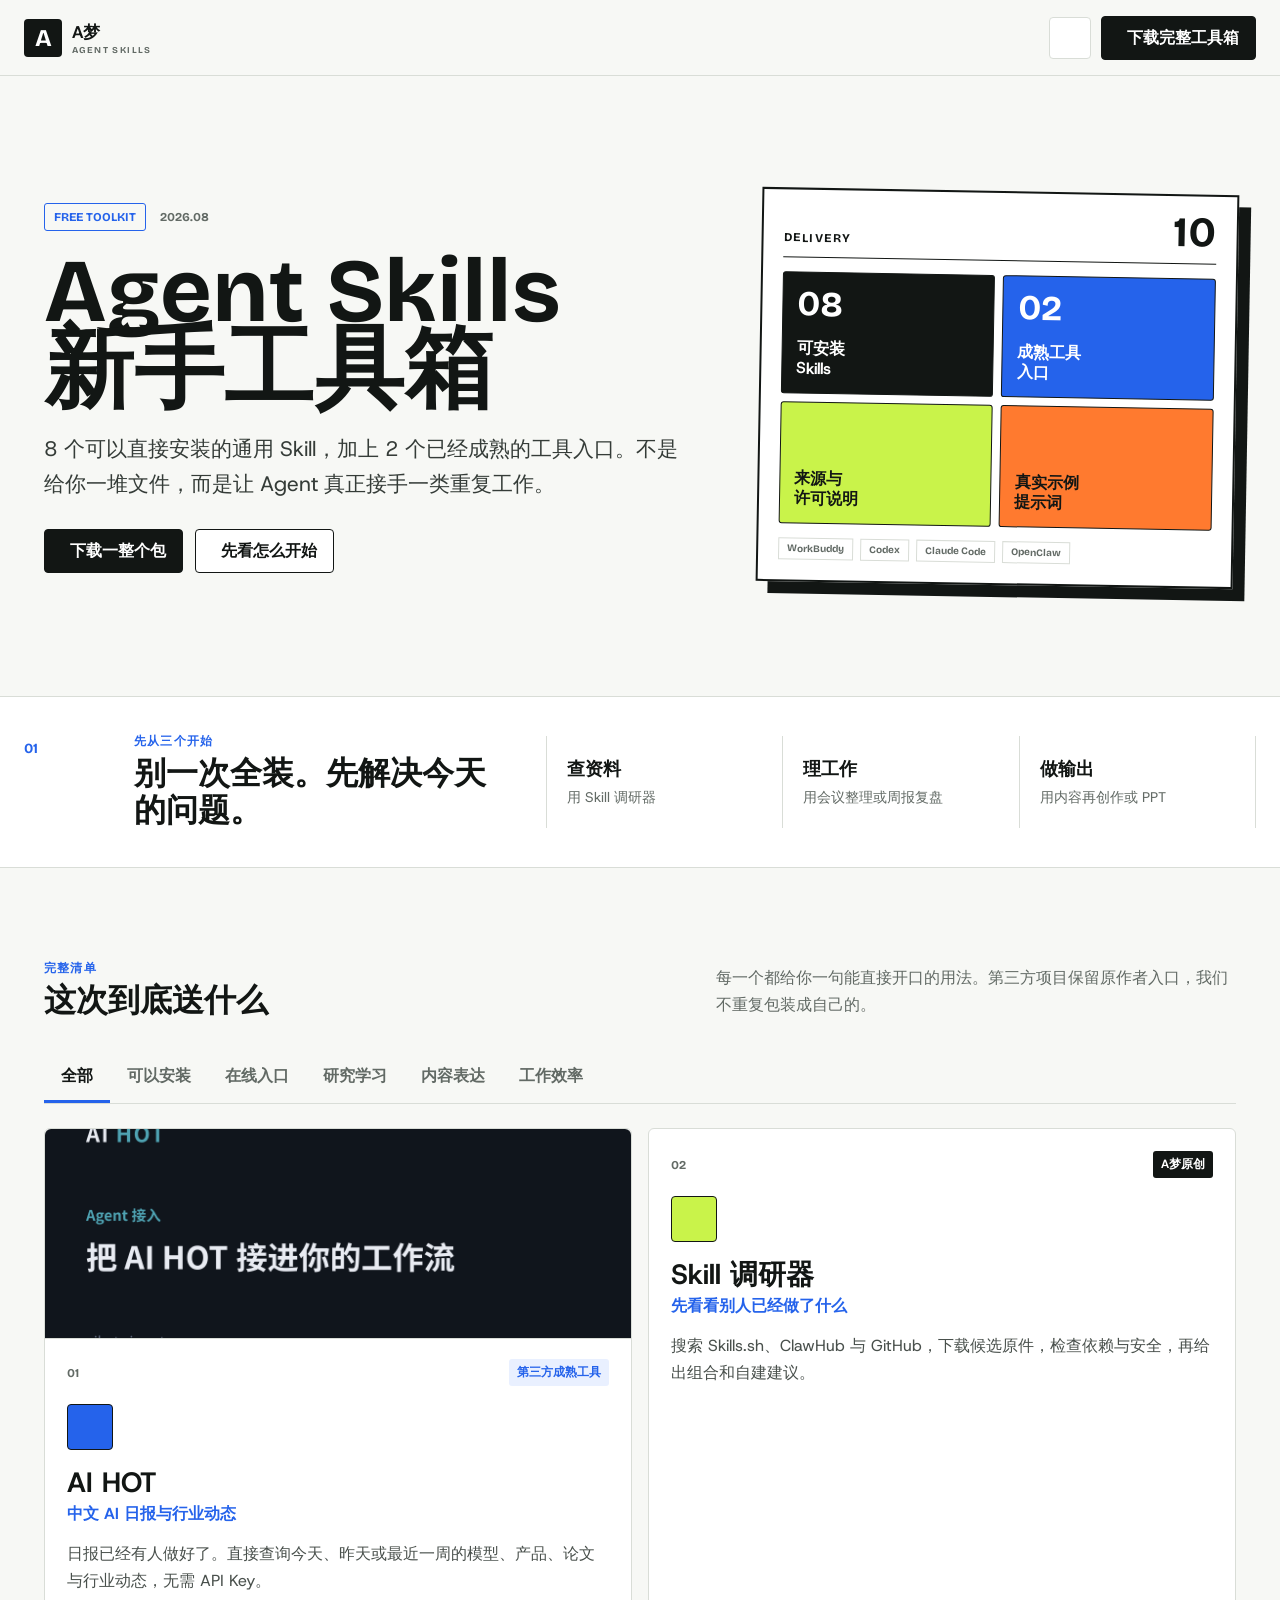
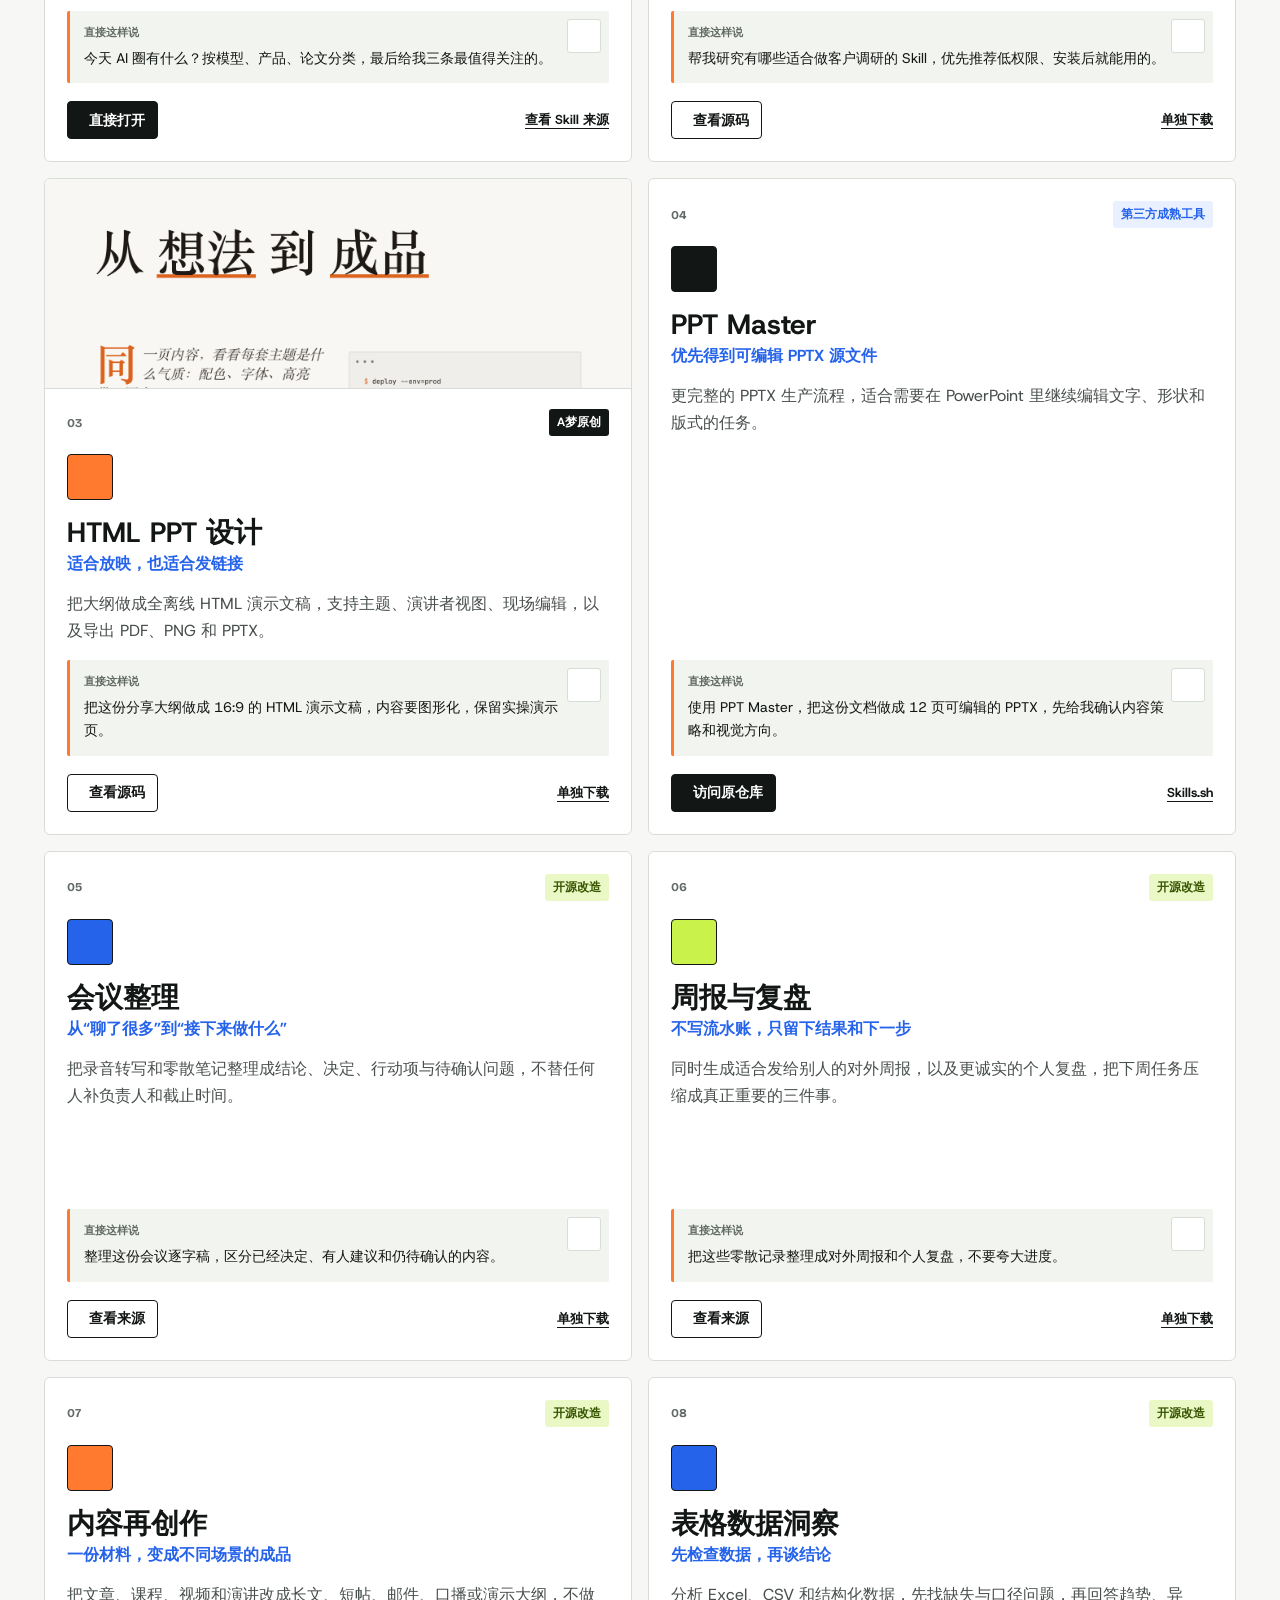
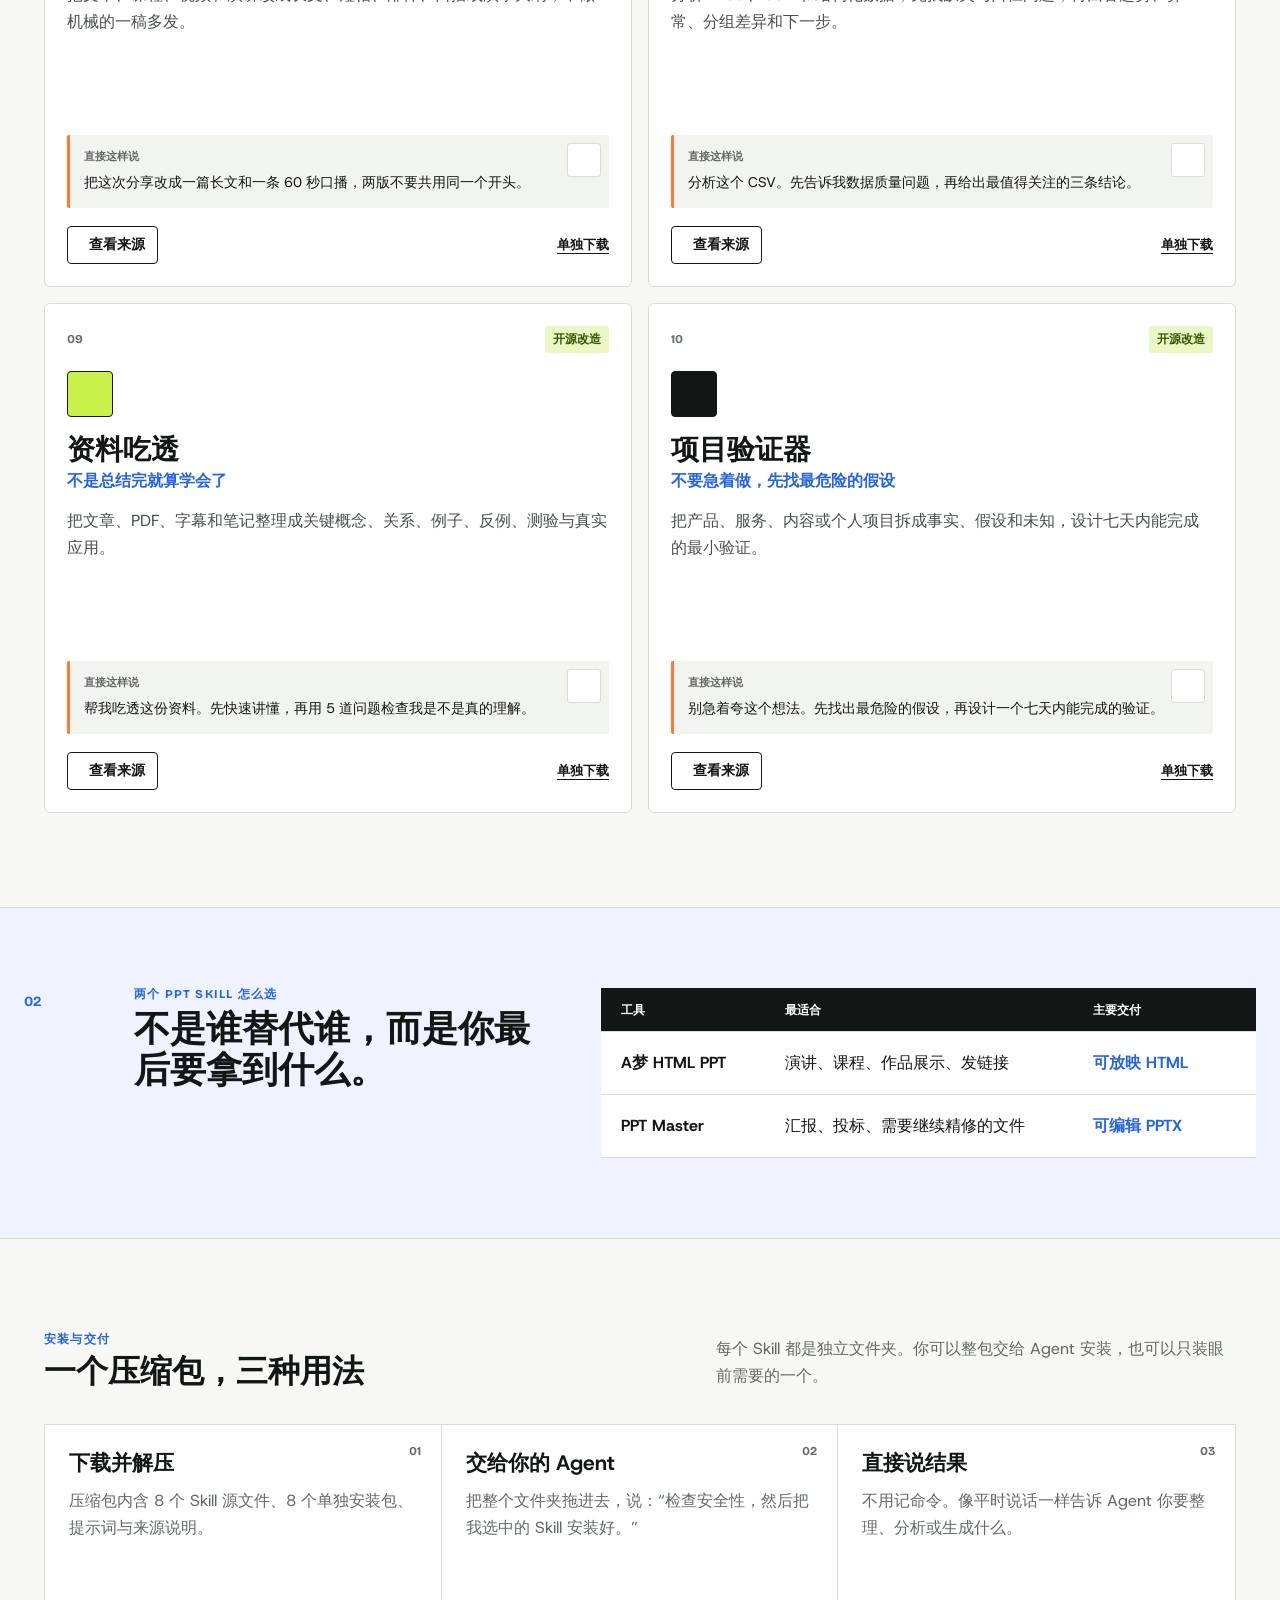
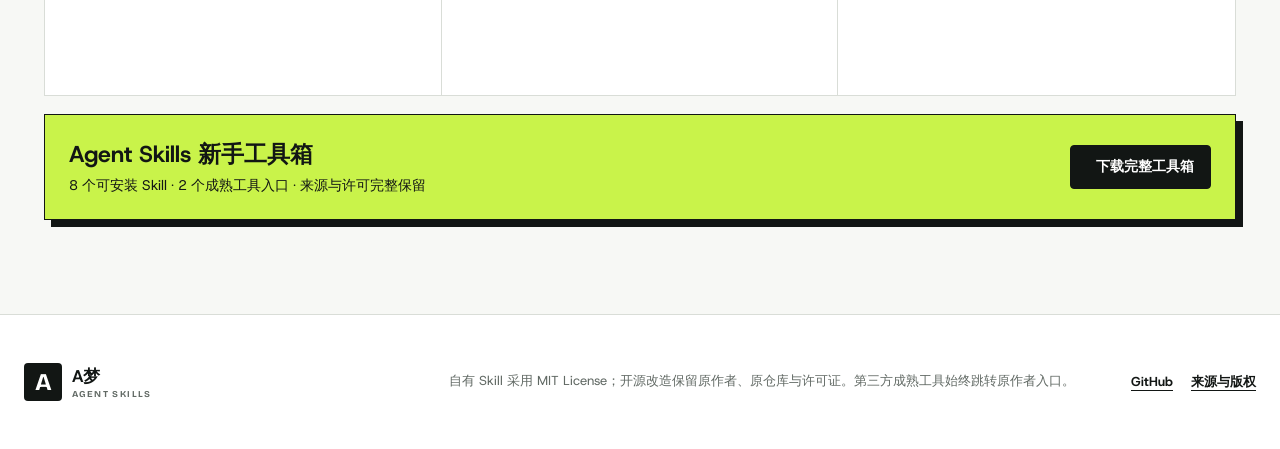
==== docs/index.html @ d318721c "Add Agent Skills starter toolkit and course site" ====
<!DOCTYPE html>
<html lang="zh-CN">
<head>
  <meta charset="utf-8">
  <meta name="viewport" content="width=device-width, initial-scale=1">
  <meta name="theme-color" content="#f7f8f5">
  <title>A梦 Agent Skills 工具箱</title>
  <meta name="description" content="8 个可以直接安装的通用 Agent Skills，加上 AI HOT 与 PPT Master 两个成熟工具入口。">
  <meta property="og:title" content="A梦 Agent Skills 工具箱">
  <meta property="og:description" content="装上就能用，也知道为什么这样用。8 个 Skill + 2 个成熟工具入口。">
  <meta property="og:image" content="https://zifeixu85.github.io/ameng-skill/assets/aihot-agent.png">
  <link rel="stylesheet" href="./style.css">
  <script defer src="./assets/lucide.min.js"></script>
  <script defer src="./app.js"></script>
</head>
<body>
  <a class="skip-link" href="#catalog">跳到工具清单</a>

  <header class="topbar">
    <a class="brand" href="#top" aria-label="返回顶部">
      <span class="brand-mark" aria-hidden="true">A</span>
      <span><strong>A梦</strong><small>AGENT SKILLS</small></span>
    </a>
    <nav class="top-actions" aria-label="主要操作">
      <a class="icon-link" href="https://github.com/zifeixu85/ameng-skill" target="_blank" rel="noreferrer" aria-label="查看 GitHub 源码" title="查看 GitHub 源码"><i data-lucide="github"></i></a>
      <a class="button primary" href="./downloads/agent-skills-starter-kit.zip" download><i data-lucide="download"></i><span>下载完整工具箱</span></a>
    </nav>
  </header>

  <main id="top">
    <section class="product-head" aria-labelledby="page-title">
      <div class="product-copy">
        <p class="eyebrow"><span>FREE TOOLKIT</span><b>2026.08</b></p>
        <h1 id="page-title">Agent Skills<br>新手工具箱</h1>
        <p class="lead">8 个可以直接安装的通用 Skill，加上 2 个已经成熟的工具入口。不是给你一堆文件，而是让 Agent 真正接手一类重复工作。</p>
        <div class="head-actions">
          <a class="button primary" href="./downloads/agent-skills-starter-kit.zip" download><i data-lucide="package"></i><span>下载一整个包</span></a>
          <a class="button secondary" href="#start"><i data-lucide="play"></i><span>先看怎么开始</span></a>
        </div>
      </div>

      <div class="package-board" role="img" aria-label="工具箱包含 8 个 Skill 文件和 2 个在线工具">
        <div class="board-title"><span>DELIVERY</span><strong>10</strong></div>
        <div class="board-grid">
          <div class="board-cell dark"><b>08</b><span>可安装<br>Skills</span></div>
          <div class="board-cell blue"><b>02</b><span>成熟工具<br>入口</span></div>
          <div class="board-cell lime"><i data-lucide="shield-check"></i><span>来源与<br>许可说明</span></div>
          <div class="board-cell orange"><i data-lucide="message-square-text"></i><span>真实示例<br>提示词</span></div>
        </div>
        <div class="board-foot"><span>WorkBuddy</span><span>Codex</span><span>Claude Code</span><span>OpenClaw</span></div>
      </div>
    </section>

    <section class="start-strip" id="start" aria-labelledby="start-title">
      <div class="section-number">01</div>
      <div class="start-copy">
        <p class="section-kicker">先从三个开始</p>
        <h2 id="start-title">别一次全装。先解决今天的问题。</h2>
      </div>
      <ol class="start-list">
        <li><b>查资料</b><span>用 Skill 调研器</span></li>
        <li><b>理工作</b><span>用会议整理或周报复盘</span></li>
        <li><b>做输出</b><span>用内容再创作或 PPT</span></li>
      </ol>
    </section>

    <section class="catalog-section" id="catalog" aria-labelledby="catalog-title">
      <div class="section-heading">
        <div>
          <p class="section-kicker">完整清单</p>
          <h2 id="catalog-title">这次到底送什么</h2>
        </div>
        <p>每一个都给你一句能直接开口的用法。第三方项目保留原作者入口，我们不重复包装成自己的。</p>
      </div>

      <div class="filters" role="group" aria-label="筛选工具">
        <button class="filter active" type="button" data-filter="all">全部</button>
        <button class="filter" type="button" data-filter="ready">可以安装</button>
        <button class="filter" type="button" data-filter="online">在线入口</button>
        <button class="filter" type="button" data-filter="research">研究学习</button>
        <button class="filter" type="button" data-filter="output">内容表达</button>
        <button class="filter" type="button" data-filter="work">工作效率</button>
      </div>

      <div class="tool-grid">
        <article class="tool-card feature-card" data-types="online research">
          <div class="card-media"><img src="./assets/aihot-agent.png" alt="AI HOT Agent 接入页面预览"></div>
          <div class="card-top"><span class="index">01</span><span class="source-tag">第三方成熟工具</span></div>
          <div class="card-icon blue"><i data-lucide="newspaper"></i></div>
          <h3>AI HOT</h3>
          <p class="card-subtitle">中文 AI 日报与行业动态</p>
          <p class="card-desc">日报已经有人做好了。直接查询今天、昨天或最近一周的模型、产品、论文与行业动态，无需 API Key。</p>
          <div class="prompt-box"><span>直接这样说</span><code>今天 AI 圈有什么？按模型、产品、论文分类，最后给我三条最值得关注的。</code><button class="copy-button" type="button" aria-label="复制提示词" title="复制提示词"><i data-lucide="copy"></i></button></div>
          <div class="card-actions">
            <a class="button small primary" href="https://aihot.virxact.com/agent" target="_blank" rel="noreferrer"><i data-lucide="external-link"></i><span>直接打开</span></a>
            <a class="text-link" href="https://github.com/Novasguo/aihot-skill" target="_blank" rel="noreferrer">查看 Skill 来源</a>
          </div>
        </article>

        <article class="tool-card" data-types="ready research">
          <div class="card-top"><span class="index">02</span><span class="source-tag self">A梦原创</span></div>
          <div class="card-icon lime"><i data-lucide="telescope"></i></div>
          <h3>Skill 调研器</h3>
          <p class="card-subtitle">先看看别人已经做了什么</p>
          <p class="card-desc">搜索 Skills.sh、ClawHub 与 GitHub，下载候选原件，检查依赖与安全，再给出组合和自建建议。</p>
          <div class="prompt-box"><span>直接这样说</span><code>帮我研究有哪些适合做客户调研的 Skill，优先推荐低权限、安装后就能用的。</code><button class="copy-button" type="button" aria-label="复制提示词" title="复制提示词"><i data-lucide="copy"></i></button></div>
          <div class="card-actions"><a class="button small secondary" href="https://github.com/zifeixu85/ameng-skill/tree/main/skills/ameng-skill-scout" target="_blank" rel="noreferrer"><i data-lucide="github"></i><span>查看源码</span></a><a class="text-link" href="./downloads/individual-skills/ameng-skill-scout.skill" download>单独下载</a></div>
        </article>

        <article class="tool-card feature-card" data-types="ready output">
          <div class="card-media"><img src="./assets/ppt-html-editorial.png" alt="A梦 HTML PPT 生成效果预览"></div>
          <div class="card-top"><span class="index">03</span><span class="source-tag self">A梦原创</span></div>
          <div class="card-icon orange"><i data-lucide="presentation"></i></div>
          <h3>HTML PPT 设计</h3>
          <p class="card-subtitle">适合放映，也适合发链接</p>
          <p class="card-desc">把大纲做成全离线 HTML 演示文稿，支持主题、演讲者视图、现场编辑，以及导出 PDF、PNG 和 PPTX。</p>
          <div class="prompt-box"><span>直接这样说</span><code>把这份分享大纲做成 16:9 的 HTML 演示文稿，内容要图形化，保留实操演示页。</code><button class="copy-button" type="button" aria-label="复制提示词" title="复制提示词"><i data-lucide="copy"></i></button></div>
          <div class="card-actions"><a class="button small secondary" href="https://github.com/zifeixu85/ameng-skill/tree/main/skills/ameng-ppt-design" target="_blank" rel="noreferrer"><i data-lucide="github"></i><span>查看源码</span></a><a class="text-link" href="./downloads/individual-skills/ameng-ppt-design.skill" download>单独下载</a></div>
        </article>

        <article class="tool-card" data-types="online output">
          <div class="card-top"><span class="index">04</span><span class="source-tag">第三方成熟工具</span></div>
          <div class="card-icon dark"><i data-lucide="file-sliders"></i></div>
          <h3>PPT Master</h3>
          <p class="card-subtitle">优先得到可编辑 PPTX 源文件</p>
          <p class="card-desc">更完整的 PPTX 生产流程，适合需要在 PowerPoint 里继续编辑文字、形状和版式的任务。</p>
          <div class="prompt-box"><span>直接这样说</span><code>使用 PPT Master，把这份文档做成 12 页可编辑的 PPTX，先给我确认内容策略和视觉方向。</code><button class="copy-button" type="button" aria-label="复制提示词" title="复制提示词"><i data-lucide="copy"></i></button></div>
          <div class="card-actions"><a class="button small primary" href="https://github.com/hugohe3/ppt-master" target="_blank" rel="noreferrer"><i data-lucide="external-link"></i><span>访问原仓库</span></a><a class="text-link" href="https://skills.sh/hugohe3/ppt-master/ppt-master" target="_blank" rel="noreferrer">Skills.sh</a></div>
        </article>

        <article class="tool-card" data-types="ready work">
          <div class="card-top"><span class="index">05</span><span class="source-tag open">开源改造</span></div>
          <div class="card-icon blue"><i data-lucide="list-checks"></i></div>
          <h3>会议整理</h3>
          <p class="card-subtitle">从“聊了很多”到“接下来做什么”</p>
          <p class="card-desc">把录音转写和零散笔记整理成结论、决定、行动项与待确认问题，不替任何人补负责人和截止时间。</p>
          <div class="prompt-box"><span>直接这样说</span><code>整理这份会议逐字稿，区分已经决定、有人建议和仍待确认的内容。</code><button class="copy-button" type="button" aria-label="复制提示词" title="复制提示词"><i data-lucide="copy"></i></button></div>
          <div class="card-actions"><a class="button small secondary" href="https://github.com/zifeixu85/ameng-skill/tree/main/skills/ameng-meeting-clarifier" target="_blank" rel="noreferrer"><i data-lucide="github"></i><span>查看来源</span></a><a class="text-link" href="./downloads/individual-skills/ameng-meeting-clarifier.skill" download>单独下载</a></div>
        </article>

        <article class="tool-card" data-types="ready work">
          <div class="card-top"><span class="index">06</span><span class="source-tag open">开源改造</span></div>
          <div class="card-icon lime"><i data-lucide="calendar-check"></i></div>
          <h3>周报与复盘</h3>
          <p class="card-subtitle">不写流水账，只留下结果和下一步</p>
          <p class="card-desc">同时生成适合发给别人的对外周报，以及更诚实的个人复盘，把下周任务压缩成真正重要的三件事。</p>
          <div class="prompt-box"><span>直接这样说</span><code>把这些零散记录整理成对外周报和个人复盘，不要夸大进度。</code><button class="copy-button" type="button" aria-label="复制提示词" title="复制提示词"><i data-lucide="copy"></i></button></div>
          <div class="card-actions"><a class="button small secondary" href="https://github.com/zifeixu85/ameng-skill/tree/main/skills/ameng-weekly-review" target="_blank" rel="noreferrer"><i data-lucide="github"></i><span>查看来源</span></a><a class="text-link" href="./downloads/individual-skills/ameng-weekly-review.skill" download>单独下载</a></div>
        </article>

        <article class="tool-card" data-types="ready output">
          <div class="card-top"><span class="index">07</span><span class="source-tag open">开源改造</span></div>
          <div class="card-icon orange"><i data-lucide="repeat-2"></i></div>
          <h3>内容再创作</h3>
          <p class="card-subtitle">一份材料，变成不同场景的成品</p>
          <p class="card-desc">把文章、课程、视频和演讲改成长文、短帖、邮件、口播或演示大纲，不做机械的一稿多发。</p>
          <div class="prompt-box"><span>直接这样说</span><code>把这次分享改成一篇长文和一条 60 秒口播，两版不要共用同一个开头。</code><button class="copy-button" type="button" aria-label="复制提示词" title="复制提示词"><i data-lucide="copy"></i></button></div>
          <div class="card-actions"><a class="button small secondary" href="https://github.com/zifeixu85/ameng-skill/tree/main/skills/ameng-content-repurpose" target="_blank" rel="noreferrer"><i data-lucide="github"></i><span>查看来源</span></a><a class="text-link" href="./downloads/individual-skills/ameng-content-repurpose.skill" download>单独下载</a></div>
        </article>

        <article class="tool-card" data-types="ready work research">
          <div class="card-top"><span class="index">08</span><span class="source-tag open">开源改造</span></div>
          <div class="card-icon blue"><i data-lucide="chart-no-axes-combined"></i></div>
          <h3>表格数据洞察</h3>
          <p class="card-subtitle">先检查数据，再谈结论</p>
          <p class="card-desc">分析 Excel、CSV 和结构化数据，先找缺失与口径问题，再回答趋势、异常、分组差异和下一步。</p>
          <div class="prompt-box"><span>直接这样说</span><code>分析这个 CSV。先告诉我数据质量问题，再给出最值得关注的三条结论。</code><button class="copy-button" type="button" aria-label="复制提示词" title="复制提示词"><i data-lucide="copy"></i></button></div>
          <div class="card-actions"><a class="button small secondary" href="https://github.com/zifeixu85/ameng-skill/tree/main/skills/ameng-data-insight" target="_blank" rel="noreferrer"><i data-lucide="github"></i><span>查看来源</span></a><a class="text-link" href="./downloads/individual-skills/ameng-data-insight.skill" download>单独下载</a></div>
        </article>

        <article class="tool-card" data-types="ready research">
          <div class="card-top"><span class="index">09</span><span class="source-tag open">开源改造</span></div>
          <div class="card-icon lime"><i data-lucide="book-open-check"></i></div>
          <h3>资料吃透</h3>
          <p class="card-subtitle">不是总结完就算学会了</p>
          <p class="card-desc">把文章、PDF、字幕和笔记整理成关键概念、关系、例子、反例、测验与真实应用。</p>
          <div class="prompt-box"><span>直接这样说</span><code>帮我吃透这份资料。先快速讲懂，再用 5 道问题检查我是不是真的理解。</code><button class="copy-button" type="button" aria-label="复制提示词" title="复制提示词"><i data-lucide="copy"></i></button></div>
          <div class="card-actions"><a class="button small secondary" href="https://github.com/zifeixu85/ameng-skill/tree/main/skills/ameng-learning-digest" target="_blank" rel="noreferrer"><i data-lucide="github"></i><span>查看来源</span></a><a class="text-link" href="./downloads/individual-skills/ameng-learning-digest.skill" download>单独下载</a></div>
        </article>

        <article class="tool-card" data-types="ready work research">
          <div class="card-top"><span class="index">10</span><span class="source-tag open">开源改造</span></div>
          <div class="card-icon dark"><i data-lucide="scan-search"></i></div>
          <h3>项目验证器</h3>
          <p class="card-subtitle">不要急着做，先找最危险的假设</p>
          <p class="card-desc">把产品、服务、内容或个人项目拆成事实、假设和未知，设计七天内能完成的最小验证。</p>
          <div class="prompt-box"><span>直接这样说</span><code>别急着夸这个想法。先找出最危险的假设，再设计一个七天内能完成的验证。</code><button class="copy-button" type="button" aria-label="复制提示词" title="复制提示词"><i data-lucide="copy"></i></button></div>
          <div class="card-actions"><a class="button small secondary" href="https://github.com/zifeixu85/ameng-skill/tree/main/skills/ameng-project-validator" target="_blank" rel="noreferrer"><i data-lucide="github"></i><span>查看来源</span></a><a class="text-link" href="./downloads/individual-skills/ameng-project-validator.skill" download>单独下载</a></div>
        </article>
      </div>
    </section>

    <section class="comparison" aria-labelledby="compare-title">
      <div class="section-number">02</div>
      <div class="comparison-intro">
        <p class="section-kicker">两个 PPT Skill 怎么选</p>
        <h2 id="compare-title">不是谁替代谁，而是你最后要拿到什么。</h2>
      </div>
      <table class="compare-table">
        <caption class="visually-hidden">PPT 工具对比</caption>
        <thead><tr><th scope="col">工具</th><th scope="col">最适合</th><th scope="col">主要交付</th></tr></thead>
        <tbody>
          <tr><th scope="row">A梦 HTML PPT</th><td>演讲、课程、作品展示、发链接</td><td><b>可放映 HTML</b></td></tr>
          <tr><th scope="row">PPT Master</th><td>汇报、投标、需要继续精修的文件</td><td><b>可编辑 PPTX</b></td></tr>
        </tbody>
      </table>
    </section>

    <section class="install-section" aria-labelledby="install-title">
      <div class="section-heading">
        <div><p class="section-kicker">安装与交付</p><h2 id="install-title">一个压缩包，三种用法</h2></div>
        <p>每个 Skill 都是独立文件夹。你可以整包交给 Agent 安装，也可以只装眼前需要的一个。</p>
      </div>
      <div class="install-steps">
        <div class="install-step"><span>01</span><i data-lucide="archive"></i><h3>下载并解压</h3><p>压缩包内含 8 个 Skill 源文件、8 个单独安装包、提示词与来源说明。</p></div>
        <div class="install-step"><span>02</span><i data-lucide="folder-input"></i><h3>交给你的 Agent</h3><p>把整个文件夹拖进去，说：“检查安全性，然后把我选中的 Skill 安装好。”</p></div>
        <div class="install-step"><span>03</span><i data-lucide="message-circle-more"></i><h3>直接说结果</h3><p>不用记命令。像平时说话一样告诉 Agent 你要整理、分析或生成什么。</p></div>
      </div>
      <div class="install-cta">
        <div><strong>Agent Skills 新手工具箱</strong><span>8 个可安装 Skill · 2 个成熟工具入口 · 来源与许可完整保留</span></div>
        <a class="button primary" href="./downloads/agent-skills-starter-kit.zip" download><i data-lucide="download"></i><span>下载完整工具箱</span></a>
      </div>
    </section>
  </main>

  <footer>
    <div class="brand footer-brand"><span class="brand-mark" aria-hidden="true">A</span><span><strong>A梦</strong><small>AGENT SKILLS</small></span></div>
    <p>自有 Skill 采用 MIT License；开源改造保留原作者、原仓库与许可证。第三方成熟工具始终跳转原作者入口。</p>
    <div class="footer-links"><a href="https://github.com/zifeixu85/ameng-skill" target="_blank" rel="noreferrer">GitHub</a><a href="https://github.com/zifeixu85/ameng-skill/blob/main/THIRD_PARTY_NOTICES.md" target="_blank" rel="noreferrer">来源与版权</a></div>
  </footer>

  <div class="toast" role="status" aria-live="polite">提示词已复制</div>
</body>
</html>
---- docs/style.css ----
@font-face{font-family:Bricolage;src:url('./assets/BricolageGrotesque.woff2') format('woff2');font-display:swap}
@font-face{font-family:Host;src:url('./assets/HostGrotesk.woff2') format('woff2');font-display:swap}

:root{
  --ink:#121614;
  --paper:#f7f8f5;
  --white:#fff;
  --line:#d9ddd7;
  --muted:#626a65;
  --blue:#2563eb;
  --blue-soft:#e9f0ff;
  --lime:#c9f34a;
  --orange:#ff7a2f;
  --orange-soft:#fff0e8;
  --max:1240px;
}

*{box-sizing:border-box}
html{scroll-behavior:smooth}
body{margin:0;color:var(--ink);background:var(--paper);font-family:Host,"PingFang SC","Microsoft YaHei",sans-serif;letter-spacing:0}
button,a{font:inherit}
a{color:inherit}
img{display:block;max-width:100%}
svg{width:20px;height:20px;stroke-width:1.8}
.skip-link{position:fixed;left:12px;top:-60px;z-index:100;background:var(--ink);color:white;padding:10px 14px}
.skip-link:focus{top:12px}
.visually-hidden{position:absolute!important;width:1px!important;height:1px!important;padding:0!important;margin:-1px!important;overflow:hidden!important;clip:rect(0,0,0,0)!important;white-space:nowrap!important;border:0!important}

.topbar{position:sticky;top:0;z-index:50;height:76px;border-bottom:1px solid var(--line);background:rgba(247,248,245,.96);display:flex;align-items:center;justify-content:space-between;padding:0 max(24px,calc((100vw - var(--max))/2));backdrop-filter:blur(16px)}
.brand{display:flex;align-items:center;gap:10px;text-decoration:none}
.brand-mark{width:38px;height:38px;display:grid;place-items:center;background:var(--ink);color:white;font:700 24px/1 Bricolage;border-radius:4px}
.brand strong{display:block;font-size:17px}
.brand small{display:block;margin-top:2px;color:var(--muted);font:700 9px/1 Bricolage;letter-spacing:1.4px}
.top-actions{display:flex;align-items:center;gap:10px}
.icon-link{width:42px;height:42px;display:grid;place-items:center;border:1px solid var(--line);background:white;border-radius:4px}
.icon-link:hover{border-color:var(--ink)}

.button{min-height:44px;display:inline-flex;align-items:center;justify-content:center;gap:9px;padding:0 16px;border:1px solid var(--ink);border-radius:4px;text-decoration:none;font-weight:700;transition:transform .18s ease,box-shadow .18s ease,background .18s ease}
.button:hover{transform:translateY(-2px);box-shadow:4px 4px 0 var(--ink)}
.button.primary{background:var(--ink);color:white}
.button.secondary{background:white;color:var(--ink)}
.button.small{min-height:38px;padding:0 12px;font-size:14px}
.button.small svg{width:17px;height:17px}

main{overflow:hidden}
.product-head{max-width:var(--max);margin:0 auto;padding:62px 24px 58px;display:grid;grid-template-columns:minmax(0,1.15fr) minmax(420px,.85fr);gap:70px;align-items:center;min-height:620px}
.eyebrow{margin:0 0 22px;display:flex;align-items:center;gap:14px;font:700 12px/1 Bricolage;color:var(--blue)}
.eyebrow span{padding:7px 9px;border:1px solid var(--blue);border-radius:3px}
.eyebrow b{font-weight:700;color:var(--muted)}
h1,h2,h3,p{margin-top:0}
h1{margin-bottom:22px;font-family:Bricolage,"PingFang SC",sans-serif;font-size:clamp(58px,7vw,96px);line-height:.88;letter-spacing:0}
.lead{max-width:680px;margin-bottom:28px;font-size:21px;line-height:1.65;color:#353c38}
.head-actions{display:flex;gap:12px;flex-wrap:wrap}

.package-board{border:2px solid var(--ink);background:white;box-shadow:12px 12px 0 var(--ink);padding:20px;transform:rotate(1deg)}
.board-title{display:flex;align-items:flex-end;justify-content:space-between;border-bottom:1px solid var(--ink);padding-bottom:13px;margin-bottom:14px}
.board-title span{font:700 12px/1 Bricolage;letter-spacing:1.5px}
.board-title strong{font:700 42px/.8 Bricolage}
.board-grid{display:grid;grid-template-columns:1fr 1fr;gap:8px}
.board-cell{min-height:122px;padding:14px;display:flex;flex-direction:column;justify-content:space-between;border:1px solid var(--ink);border-radius:3px}
.board-cell b{font:700 35px/1 Bricolage}
.board-cell span{font-weight:700;line-height:1.25}
.board-cell.dark{background:var(--ink);color:white}
.board-cell.blue{background:var(--blue);color:white}
.board-cell.lime{background:var(--lime)}
.board-cell.orange{background:var(--orange)}
.board-foot{display:flex;gap:7px;flex-wrap:wrap;margin-top:14px}
.board-foot span{border:1px solid var(--line);padding:5px 8px;font:700 10px/1 Bricolage;color:var(--muted)}

.start-strip{border-top:1px solid var(--line);border-bottom:1px solid var(--line);background:white;display:grid;grid-template-columns:80px minmax(280px,.7fr) 1.3fr;gap:30px;align-items:center;padding:38px max(24px,calc((100vw - var(--max))/2))}
.section-number{font:700 14px/1 Bricolage;color:var(--blue);align-self:start;padding-top:7px}
.section-kicker{margin-bottom:8px;font:700 12px/1 Bricolage;text-transform:uppercase;color:var(--blue);letter-spacing:1.2px}
.start-copy h2,.section-heading h2,.comparison h2{margin:0;font-size:32px;line-height:1.15}
.start-list{margin:0;padding:0;list-style:none;display:grid;grid-template-columns:repeat(3,1fr);border-left:1px solid var(--line)}
.start-list li{min-height:92px;padding:8px 20px;border-right:1px solid var(--line);display:flex;flex-direction:column;justify-content:center}
.start-list b{font-size:18px;margin-bottom:7px}
.start-list span{font-size:14px;color:var(--muted)}

.catalog-section{max-width:var(--max);margin:0 auto;padding:94px 24px}
.section-heading{display:flex;align-items:end;justify-content:space-between;gap:40px;margin-bottom:34px}
.section-heading>p{max-width:520px;margin-bottom:0;color:var(--muted);font-size:16px;line-height:1.7}
.filters{display:flex;gap:0;margin-bottom:24px;overflow:auto;border-bottom:1px solid var(--line)}
.filter{appearance:none;border:0;border-bottom:3px solid transparent;background:transparent;padding:13px 17px;color:var(--muted);white-space:nowrap;cursor:pointer;font-weight:700}
.filter:hover,.filter.active{color:var(--ink);border-color:var(--blue)}
.tool-grid{display:grid;grid-template-columns:repeat(2,minmax(0,1fr));gap:16px}
.tool-card{position:relative;min-height:510px;padding:22px;border:1px solid var(--line);background:white;border-radius:6px;display:flex;flex-direction:column;transition:transform .2s ease,border-color .2s ease,box-shadow .2s ease}
.tool-card:hover{transform:translateY(-4px);border-color:var(--ink);box-shadow:6px 6px 0 var(--ink)}
.tool-card.hidden{display:none}
.feature-card{min-height:630px}
.card-media{height:210px;margin:-22px -22px 20px;overflow:hidden;border-bottom:1px solid var(--line);background:#edf0ea;border-radius:6px 6px 0 0}
.card-media img{width:100%;height:100%;object-fit:cover;object-position:center}
.card-top{display:flex;align-items:center;justify-content:space-between;margin-bottom:18px}
.index{font:700 12px/1 Bricolage;color:var(--muted)}
.source-tag{padding:5px 8px;background:var(--blue-soft);color:var(--blue);border-radius:3px;font-size:12px;font-weight:700}
.source-tag.self{background:var(--ink);color:white}
.source-tag.open{background:#eaf8c6;color:#385500}
.card-icon{width:46px;height:46px;display:grid;place-items:center;border:1px solid var(--ink);border-radius:4px;margin-bottom:18px}
.card-icon.blue{background:var(--blue);color:white}.card-icon.lime{background:var(--lime)}.card-icon.orange{background:var(--orange)}.card-icon.dark{background:var(--ink);color:white}
.tool-card h3{margin-bottom:4px;font-size:28px;line-height:1.1}
.card-subtitle{margin-bottom:15px;font-weight:700;color:var(--blue)}
.card-desc{font-size:16px;line-height:1.7;color:#49504c}
.prompt-box{position:relative;margin-top:auto;padding:14px 48px 14px 14px;background:#f2f4ef;border-left:3px solid var(--orange);border-radius:2px}
.prompt-box span{display:block;margin-bottom:7px;font-size:11px;font-weight:700;color:var(--muted)}
.prompt-box code{font-family:Host,"PingFang SC",sans-serif;font-size:14px;line-height:1.55}
.copy-button{position:absolute;right:8px;top:8px;width:34px;height:34px;display:grid;place-items:center;border:1px solid var(--line);background:white;border-radius:3px;cursor:pointer}
.copy-button:hover{border-color:var(--ink)}
.copy-button svg{width:16px;height:16px}
.card-actions{display:flex;align-items:center;justify-content:space-between;gap:14px;margin-top:18px}
.text-link{font-size:13px;font-weight:700;text-underline-offset:4px}

.comparison{border-top:1px solid var(--line);border-bottom:1px solid var(--line);padding:80px max(24px,calc((100vw - var(--max))/2));display:grid;grid-template-columns:80px .8fr 1.2fr;gap:30px;background:#eef3ff}
.comparison-intro h2{max-width:420px;font-size:36px}
.compare-table{width:100%;border-collapse:collapse;border-top:2px solid var(--ink);background:white;table-layout:fixed}
.compare-table th,.compare-table td{padding:20px;border-bottom:1px solid var(--line);text-align:left;vertical-align:middle}
.compare-table th:first-child{width:25%}.compare-table th:last-child{width:28%}
.compare-table thead th{padding-block:12px;background:var(--ink);color:white;font-size:12px;font-weight:700}
.compare-table tbody th{font-size:16px}.compare-table b{color:var(--blue)}

.install-section{max-width:var(--max);margin:0 auto;padding:94px 24px}
.install-steps{display:grid;grid-template-columns:repeat(3,1fr);border:1px solid var(--line);background:white}
.install-step{position:relative;min-height:270px;padding:24px;border-right:1px solid var(--line)}
.install-step:last-child{border-right:0}
.install-step>span{position:absolute;top:20px;right:20px;font:700 12px/1 Bricolage;color:var(--muted)}
.install-step svg{width:34px;height:34px;margin:34px 0 28px;color:var(--blue)}
.install-step h3{font-size:21px;margin-bottom:10px}
.install-step p{color:var(--muted);line-height:1.7}
.install-cta{margin-top:18px;padding:24px;background:var(--lime);border:1px solid var(--ink);display:flex;align-items:center;justify-content:space-between;gap:24px;box-shadow:7px 7px 0 var(--ink)}
.install-cta strong,.install-cta span{display:block}.install-cta strong{font-size:23px;margin-bottom:6px}.install-cta span{font-size:14px}

footer{border-top:1px solid var(--line);padding:48px max(24px,calc((100vw - var(--max))/2));display:grid;grid-template-columns:.6fr 1fr auto;gap:40px;align-items:center;background:white}
footer p{margin:0;color:var(--muted);font-size:13px;line-height:1.6}
.footer-links{display:flex;gap:18px;font-size:13px;font-weight:700}
.footer-links a{text-underline-offset:4px}
.toast{position:fixed;left:50%;bottom:24px;z-index:80;transform:translate(-50%,100px);padding:11px 16px;background:var(--ink);color:white;border-radius:4px;opacity:0;transition:.25s ease;font-weight:700}
.toast.show{transform:translate(-50%,0);opacity:1}

@media (max-width:900px){
  .product-head{grid-template-columns:1fr;gap:42px;min-height:0;padding-top:44px}
  .package-board{max-width:560px;transform:none}
  .start-strip{grid-template-columns:50px 1fr}.start-list{grid-column:1/-1;border-top:1px solid var(--line)}
  .comparison{grid-template-columns:50px 1fr}.compare-table{grid-column:1/-1}
  .install-steps{grid-template-columns:1fr}.install-step{border-right:0;border-bottom:1px solid var(--line);min-height:220px}.install-step:last-child{border-bottom:0}
  footer{grid-template-columns:1fr;gap:20px}
}

@media (max-width:660px){
  .topbar{height:66px;padding-inline:16px}.topbar .button span{display:none}.topbar .button{width:42px;padding:0}.icon-link{display:none}
  .product-head,.catalog-section,.install-section{padding-inline:16px}
  .product-head{padding-top:34px;padding-bottom:42px}
  h1{font-size:56px}.lead{font-size:17px}.head-actions{display:grid;grid-template-columns:1fr 1fr}.head-actions .button{padding-inline:10px;font-size:14px}
  .package-board{padding:14px;box-shadow:7px 7px 0 var(--ink)}.board-cell{min-height:104px}.board-foot{display:none}
  .start-strip{padding-inline:16px;grid-template-columns:1fr}.section-number{display:none}.start-list{grid-column:auto;grid-template-columns:1fr;border-left:0}.start-list li{border-right:0;border-bottom:1px solid var(--line);min-height:74px;padding-inline:0}
  .section-heading{display:block}.section-heading>p{margin-top:18px}.section-heading h2,.start-copy h2{font-size:28px}
  .tool-grid{grid-template-columns:1fr}.tool-card,.feature-card{min-height:0}.card-media{height:180px}
  .card-actions{align-items:flex-start;flex-direction:column}.card-actions .button{width:100%}
  .comparison{padding:58px 16px;grid-template-columns:1fr}.comparison-intro h2{font-size:29px}.compare-table thead{display:none}.compare-table,.compare-table tbody,.compare-table tr,.compare-table th,.compare-table td{display:block;width:100%!important}.compare-table tr{padding:16px;border-bottom:1px solid var(--line)}.compare-table th,.compare-table td{padding:3px 0;border:0}.compare-table tbody th{margin-bottom:5px}
  .install-cta{align-items:stretch;flex-direction:column}.install-cta .button{width:100%}
}

@media (prefers-reduced-motion:reduce){*{scroll-behavior:auto!important;transition:none!important}}
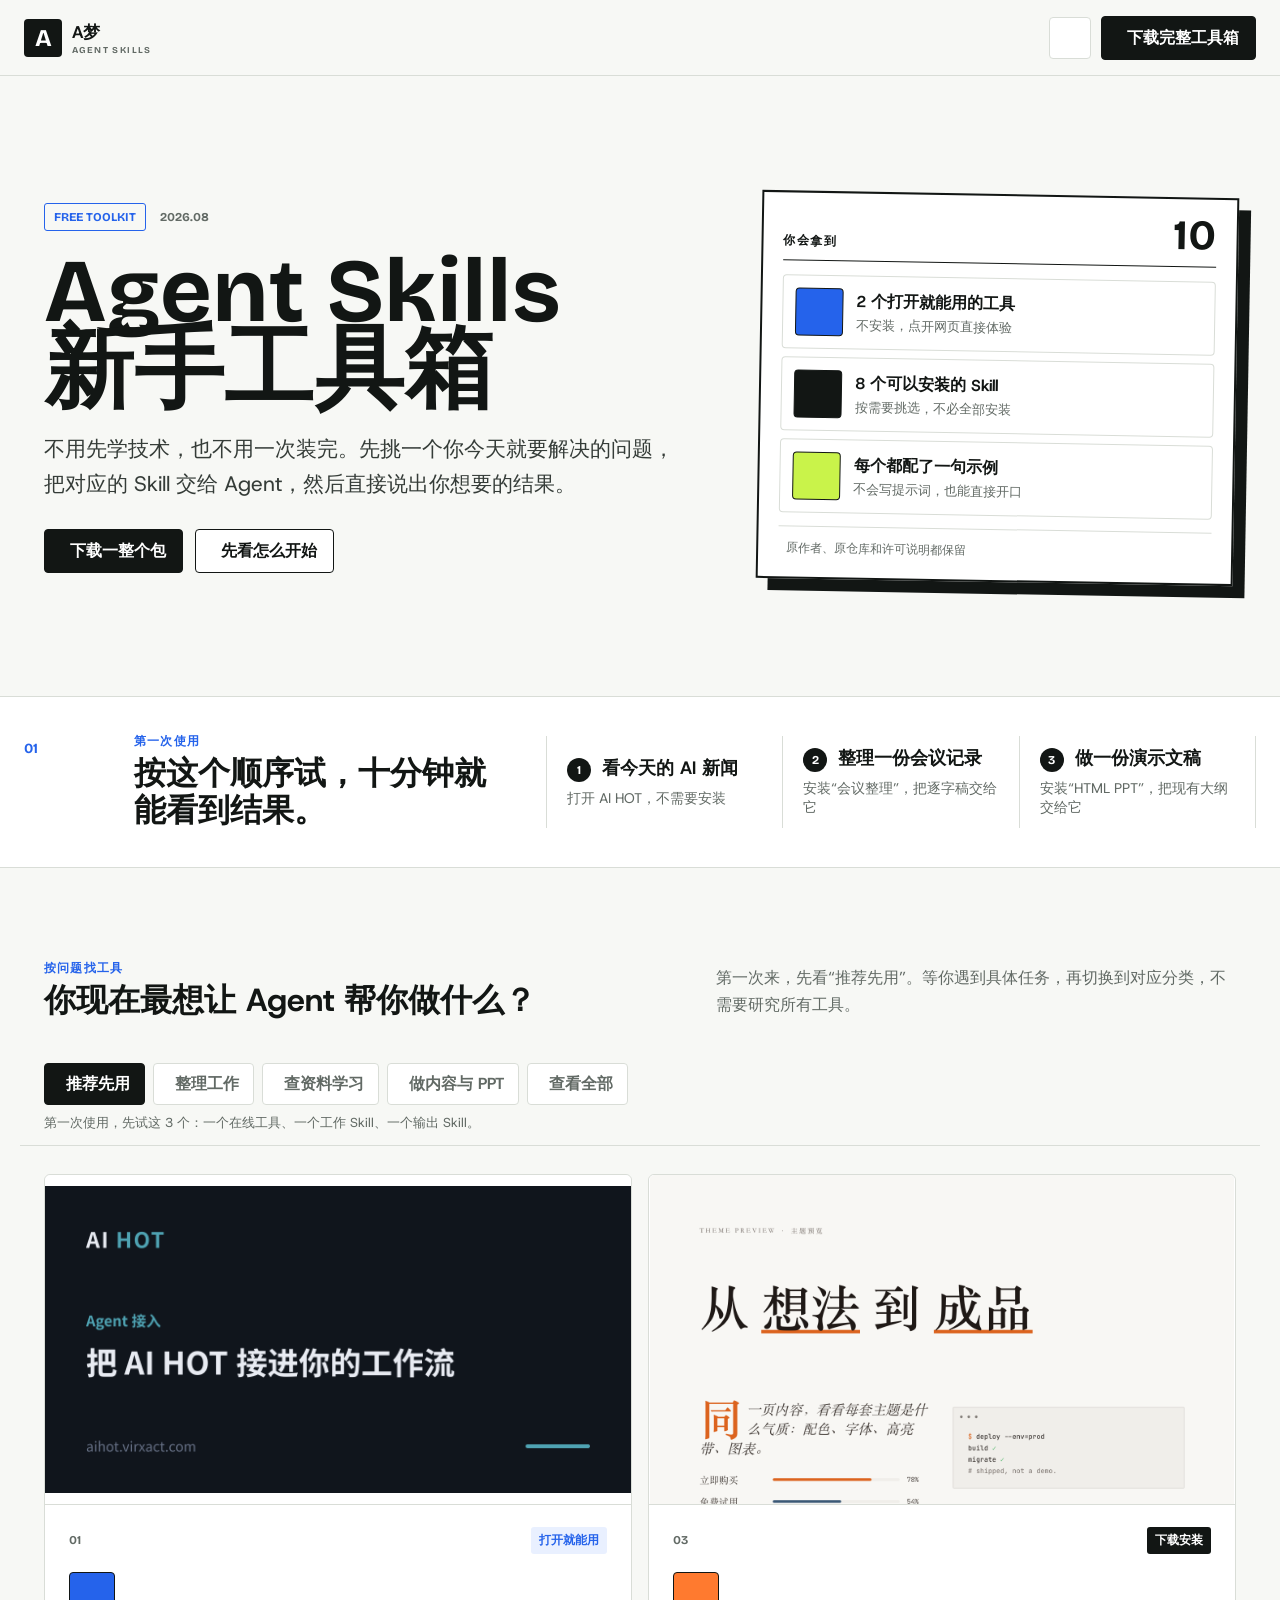
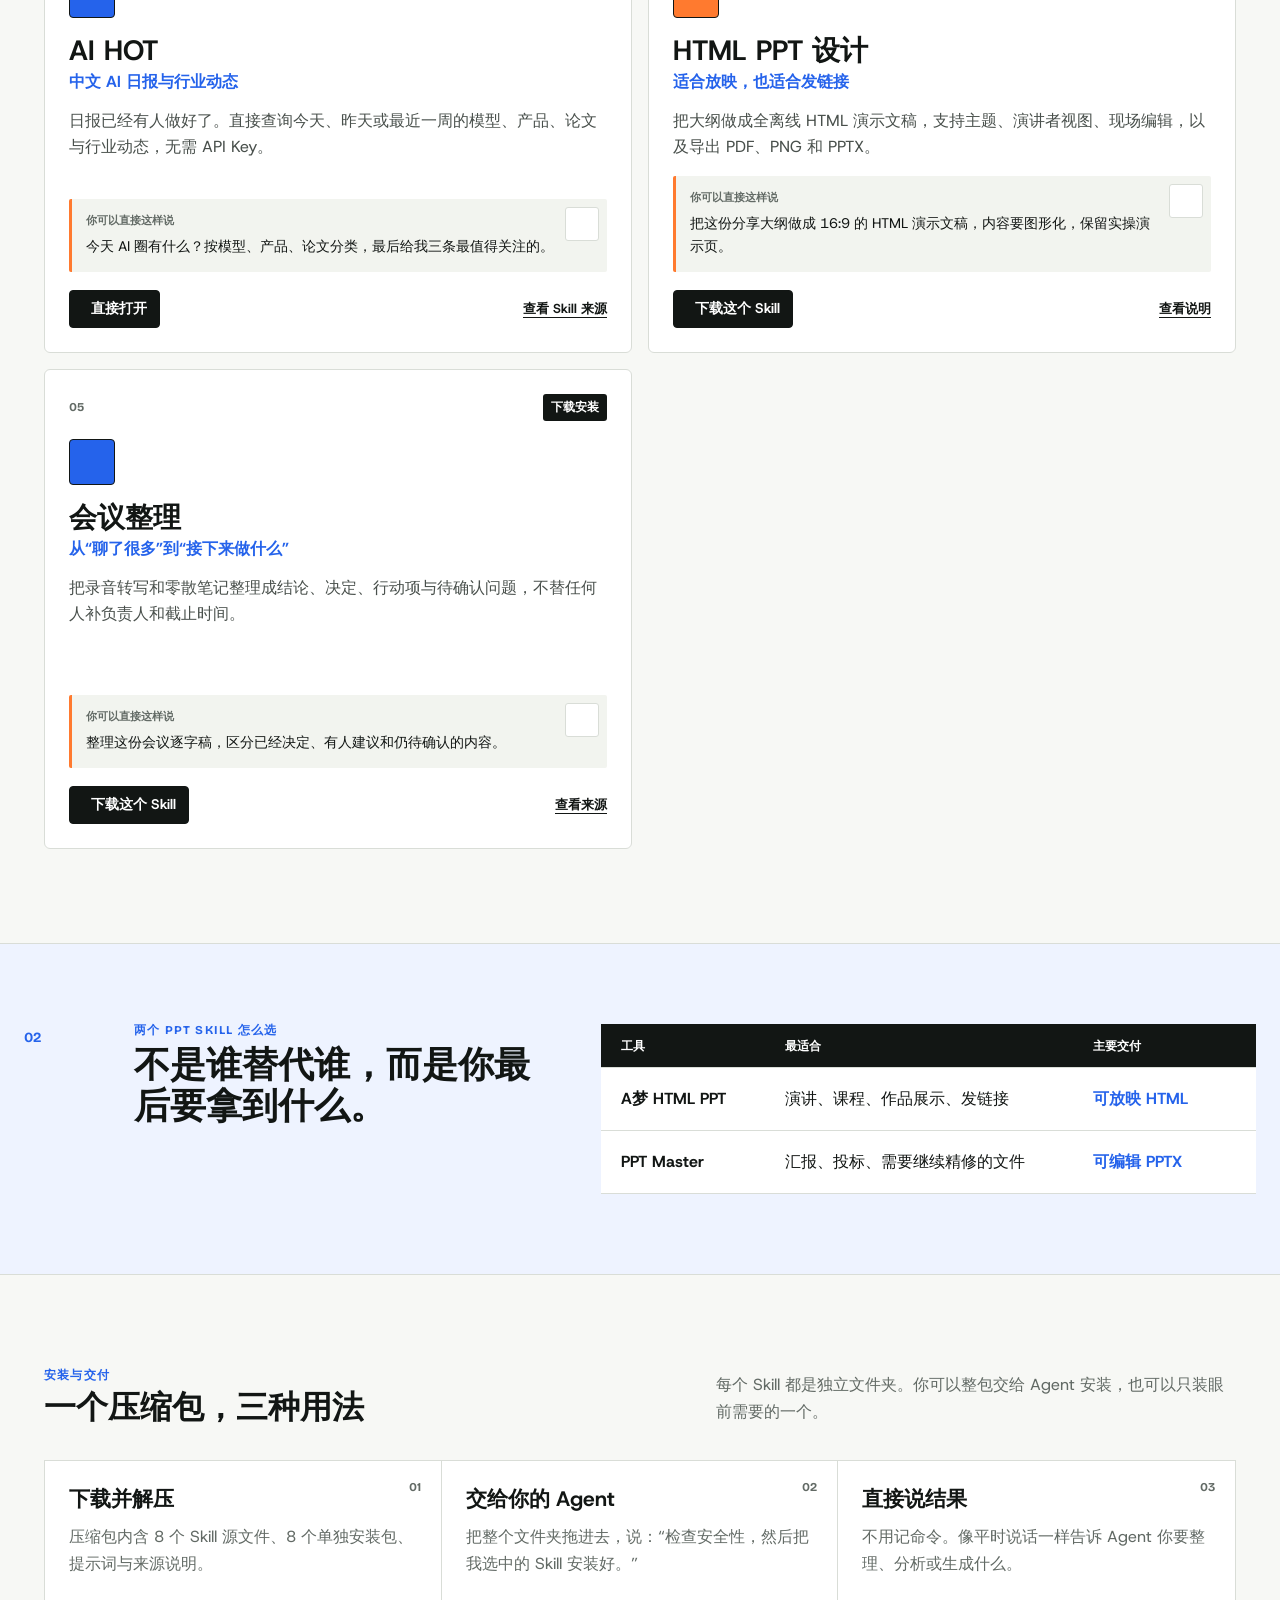
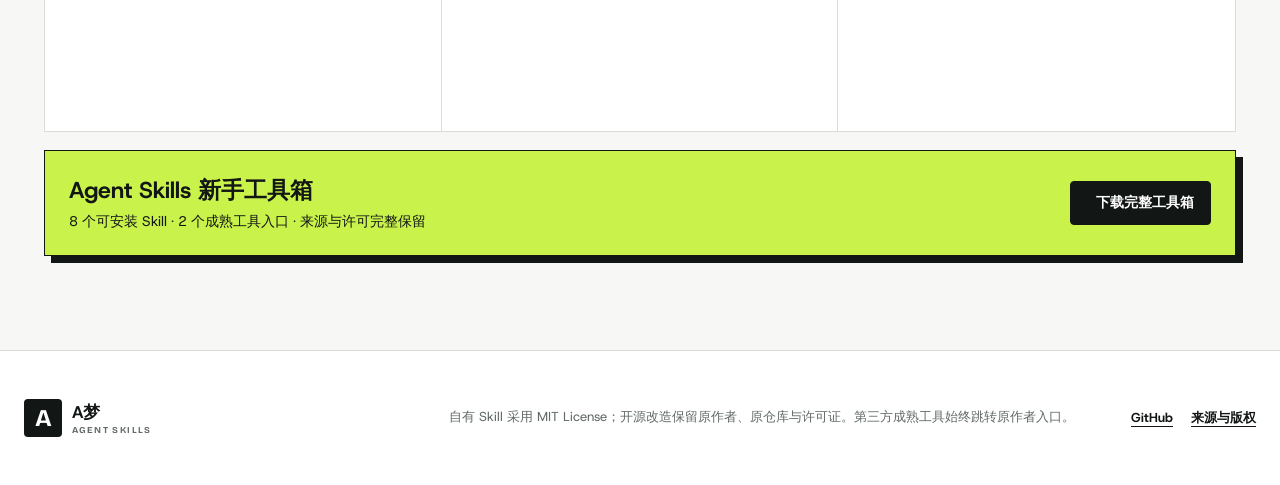
==== commit 30f0dd64: "Simplify starter site for beginner users" ====
--- a/docs/index.html
+++ b/docs/index.html
@@ -5,15 +5,15 @@
   <meta name="viewport" content="width=device-width, initial-scale=1">
   <meta name="theme-color" content="#f7f8f5">
   <title>A梦 Agent Skills 工具箱</title>
-  <meta name="description" content="8 个可以直接安装的通用 Agent Skills，加上 AI HOT 与 PPT Master 两个成熟工具入口。">
+  <meta name="description" content="给零基础用户准备的 Agent Skills 工具箱：先从 3 个简单工具开始，再按工作、学习和内容创作选择。">
   <meta property="og:title" content="A梦 Agent Skills 工具箱">
   <meta property="og:description" content="装上就能用，也知道为什么这样用。8 个 Skill + 2 个成熟工具入口。">
-  <meta property="og:image" content="https://zifeixu85.github.io/ameng-skill/assets/aihot-agent.png">
+  <meta property="og:image" content="https://ameng-agent-skills.pages.dev/assets/aihot-agent.png">
   <link rel="stylesheet" href="./style.css">
   <script defer src="./assets/lucide.min.js"></script>
   <script defer src="./app.js"></script>
 </head>
-<body>
+<body data-release="2026-08-06.3">
   <a class="skip-link" href="#catalog">跳到工具清单</a>
 
   <header class="topbar">
@@ -32,160 +32,161 @@
       <div class="product-copy">
         <p class="eyebrow"><span>FREE TOOLKIT</span><b>2026.08</b></p>
         <h1 id="page-title">Agent Skills<br>新手工具箱</h1>
-        <p class="lead">8 个可以直接安装的通用 Skill，加上 2 个已经成熟的工具入口。不是给你一堆文件，而是让 Agent 真正接手一类重复工作。</p>
+        <p class="lead">不用先学技术，也不用一次装完。先挑一个你今天就要解决的问题，把对应的 Skill 交给 Agent，然后直接说出你想要的结果。</p>
         <div class="head-actions">
           <a class="button primary" href="./downloads/agent-skills-starter-kit.zip" download><i data-lucide="package"></i><span>下载一整个包</span></a>
           <a class="button secondary" href="#start"><i data-lucide="play"></i><span>先看怎么开始</span></a>
         </div>
       </div>
 
-      <div class="package-board" role="img" aria-label="工具箱包含 8 个 Skill 文件和 2 个在线工具">
-        <div class="board-title"><span>DELIVERY</span><strong>10</strong></div>
-        <div class="board-grid">
-          <div class="board-cell dark"><b>08</b><span>可安装<br>Skills</span></div>
-          <div class="board-cell blue"><b>02</b><span>成熟工具<br>入口</span></div>
-          <div class="board-cell lime"><i data-lucide="shield-check"></i><span>来源与<br>许可说明</span></div>
-          <div class="board-cell orange"><i data-lucide="message-square-text"></i><span>真实示例<br>提示词</span></div>
-        </div>
-        <div class="board-foot"><span>WorkBuddy</span><span>Codex</span><span>Claude Code</span><span>OpenClaw</span></div>
+      <div class="package-board" role="img" aria-label="工具箱领取清单：8 个可安装 Skill、2 个成熟工具入口，并附使用示例和来源说明">
+        <div class="board-title"><span>你会拿到</span><strong>10</strong></div>
+        <div class="delivery-list">
+          <div><span class="delivery-icon blue"><i data-lucide="mouse-pointer-click"></i></span><p><b>2 个打开就能用的工具</b><small>不安装，点开网页直接体验</small></p></div>
+          <div><span class="delivery-icon dark"><i data-lucide="package-open"></i></span><p><b>8 个可以安装的 Skill</b><small>按需要挑选，不必全部安装</small></p></div>
+          <div><span class="delivery-icon lime"><i data-lucide="message-square-text"></i></span><p><b>每个都配了一句示例</b><small>不会写提示词，也能直接开口</small></p></div>
+        </div>
+        <div class="board-note"><i data-lucide="shield-check"></i><span>原作者、原仓库和许可说明都保留</span></div>
       </div>
     </section>
 
     <section class="start-strip" id="start" aria-labelledby="start-title">
       <div class="section-number">01</div>
       <div class="start-copy">
-        <p class="section-kicker">先从三个开始</p>
-        <h2 id="start-title">别一次全装。先解决今天的问题。</h2>
+        <p class="section-kicker">第一次使用</p>
+        <h2 id="start-title">按这个顺序试，十分钟就能看到结果。</h2>
       </div>
       <ol class="start-list">
-        <li><b>查资料</b><span>用 Skill 调研器</span></li>
-        <li><b>理工作</b><span>用会议整理或周报复盘</span></li>
-        <li><b>做输出</b><span>用内容再创作或 PPT</span></li>
+        <li><b><em>1</em> 看今天的 AI 新闻</b><span>打开 AI HOT，不需要安装</span></li>
+        <li><b><em>2</em> 整理一份会议记录</b><span>安装“会议整理”，把逐字稿交给它</span></li>
+        <li><b><em>3</em> 做一份演示文稿</b><span>安装“HTML PPT”，把现有大纲交给它</span></li>
       </ol>
     </section>
 
     <section class="catalog-section" id="catalog" aria-labelledby="catalog-title">
       <div class="section-heading">
         <div>
-          <p class="section-kicker">完整清单</p>
-          <h2 id="catalog-title">这次到底送什么</h2>
-        </div>
-        <p>每一个都给你一句能直接开口的用法。第三方项目保留原作者入口，我们不重复包装成自己的。</p>
-      </div>
-
-      <div class="filters" role="group" aria-label="筛选工具">
-        <button class="filter active" type="button" data-filter="all">全部</button>
-        <button class="filter" type="button" data-filter="ready">可以安装</button>
-        <button class="filter" type="button" data-filter="online">在线入口</button>
-        <button class="filter" type="button" data-filter="research">研究学习</button>
-        <button class="filter" type="button" data-filter="output">内容表达</button>
-        <button class="filter" type="button" data-filter="work">工作效率</button>
+          <p class="section-kicker">按问题找工具</p>
+          <h2 id="catalog-title">你现在最想让 Agent 帮你做什么？</h2>
+        </div>
+        <p>第一次来，先看“推荐先用”。等你遇到具体任务，再切换到对应分类，不需要研究所有工具。</p>
+      </div>
+
+      <div class="filter-shell">
+        <div class="filters" role="group" aria-label="按任务筛选工具">
+          <button class="filter active" type="button" data-filter="starter"><i data-lucide="sparkles"></i><span>推荐先用</span></button>
+          <button class="filter" type="button" data-filter="work"><i data-lucide="briefcase-business"></i><span>整理工作</span></button>
+          <button class="filter" type="button" data-filter="learn"><i data-lucide="book-open"></i><span>查资料学习</span></button>
+          <button class="filter" type="button" data-filter="create"><i data-lucide="pen-tool"></i><span>做内容与 PPT</span></button>
+          <button class="filter" type="button" data-filter="all"><i data-lucide="layout-grid"></i><span>查看全部</span></button>
+        </div>
+        <p class="filter-help" aria-live="polite">第一次使用，先试这 3 个：一个在线工具、一个工作 Skill、一个输出 Skill。</p>
       </div>
 
       <div class="tool-grid">
-        <article class="tool-card feature-card" data-types="online research">
+        <article class="tool-card feature-card" data-types="starter learn">
           <div class="card-media"><img src="./assets/aihot-agent.png" alt="AI HOT Agent 接入页面预览"></div>
-          <div class="card-top"><span class="index">01</span><span class="source-tag">第三方成熟工具</span></div>
+          <div class="card-top"><span class="index">01</span><span class="source-tag">打开就能用</span></div>
           <div class="card-icon blue"><i data-lucide="newspaper"></i></div>
           <h3>AI HOT</h3>
           <p class="card-subtitle">中文 AI 日报与行业动态</p>
           <p class="card-desc">日报已经有人做好了。直接查询今天、昨天或最近一周的模型、产品、论文与行业动态，无需 API Key。</p>
-          <div class="prompt-box"><span>直接这样说</span><code>今天 AI 圈有什么？按模型、产品、论文分类，最后给我三条最值得关注的。</code><button class="copy-button" type="button" aria-label="复制提示词" title="复制提示词"><i data-lucide="copy"></i></button></div>
+          <div class="prompt-box"><span>你可以直接这样说</span><code>今天 AI 圈有什么？按模型、产品、论文分类，最后给我三条最值得关注的。</code><button class="copy-button" type="button" aria-label="复制提示词" title="复制提示词"><i data-lucide="copy"></i></button></div>
           <div class="card-actions">
             <a class="button small primary" href="https://aihot.virxact.com/agent" target="_blank" rel="noreferrer"><i data-lucide="external-link"></i><span>直接打开</span></a>
             <a class="text-link" href="https://github.com/Novasguo/aihot-skill" target="_blank" rel="noreferrer">查看 Skill 来源</a>
           </div>
         </article>
 
-        <article class="tool-card" data-types="ready research">
-          <div class="card-top"><span class="index">02</span><span class="source-tag self">A梦原创</span></div>
+        <article class="tool-card" data-types="learn">
+          <div class="card-top"><span class="index">02</span><span class="source-tag self">下载安装</span></div>
           <div class="card-icon lime"><i data-lucide="telescope"></i></div>
           <h3>Skill 调研器</h3>
           <p class="card-subtitle">先看看别人已经做了什么</p>
           <p class="card-desc">搜索 Skills.sh、ClawHub 与 GitHub，下载候选原件，检查依赖与安全，再给出组合和自建建议。</p>
-          <div class="prompt-box"><span>直接这样说</span><code>帮我研究有哪些适合做客户调研的 Skill，优先推荐低权限、安装后就能用的。</code><button class="copy-button" type="button" aria-label="复制提示词" title="复制提示词"><i data-lucide="copy"></i></button></div>
-          <div class="card-actions"><a class="button small secondary" href="https://github.com/zifeixu85/ameng-skill/tree/main/skills/ameng-skill-scout" target="_blank" rel="noreferrer"><i data-lucide="github"></i><span>查看源码</span></a><a class="text-link" href="./downloads/individual-skills/ameng-skill-scout.skill" download>单独下载</a></div>
-        </article>
-
-        <article class="tool-card feature-card" data-types="ready output">
+          <div class="prompt-box"><span>你可以直接这样说</span><code>帮我研究有哪些适合做客户调研的 Skill，优先推荐低权限、安装后就能用的。</code><button class="copy-button" type="button" aria-label="复制提示词" title="复制提示词"><i data-lucide="copy"></i></button></div>
+          <div class="card-actions"><a class="button small primary" href="./downloads/individual-skills/ameng-skill-scout.skill" download><i data-lucide="download"></i><span>下载这个 Skill</span></a><a class="text-link" href="https://github.com/zifeixu85/ameng-skill/tree/main/skills/ameng-skill-scout" target="_blank" rel="noreferrer">查看说明</a></div>
+        </article>
+
+        <article class="tool-card feature-card" data-types="starter create">
           <div class="card-media"><img src="./assets/ppt-html-editorial.png" alt="A梦 HTML PPT 生成效果预览"></div>
-          <div class="card-top"><span class="index">03</span><span class="source-tag self">A梦原创</span></div>
+          <div class="card-top"><span class="index">03</span><span class="source-tag self">下载安装</span></div>
           <div class="card-icon orange"><i data-lucide="presentation"></i></div>
           <h3>HTML PPT 设计</h3>
           <p class="card-subtitle">适合放映，也适合发链接</p>
           <p class="card-desc">把大纲做成全离线 HTML 演示文稿，支持主题、演讲者视图、现场编辑，以及导出 PDF、PNG 和 PPTX。</p>
-          <div class="prompt-box"><span>直接这样说</span><code>把这份分享大纲做成 16:9 的 HTML 演示文稿，内容要图形化，保留实操演示页。</code><button class="copy-button" type="button" aria-label="复制提示词" title="复制提示词"><i data-lucide="copy"></i></button></div>
-          <div class="card-actions"><a class="button small secondary" href="https://github.com/zifeixu85/ameng-skill/tree/main/skills/ameng-ppt-design" target="_blank" rel="noreferrer"><i data-lucide="github"></i><span>查看源码</span></a><a class="text-link" href="./downloads/individual-skills/ameng-ppt-design.skill" download>单独下载</a></div>
-        </article>
-
-        <article class="tool-card" data-types="online output">
-          <div class="card-top"><span class="index">04</span><span class="source-tag">第三方成熟工具</span></div>
+          <div class="prompt-box"><span>你可以直接这样说</span><code>把这份分享大纲做成 16:9 的 HTML 演示文稿，内容要图形化，保留实操演示页。</code><button class="copy-button" type="button" aria-label="复制提示词" title="复制提示词"><i data-lucide="copy"></i></button></div>
+          <div class="card-actions"><a class="button small primary" href="./downloads/individual-skills/ameng-ppt-design.skill" download><i data-lucide="download"></i><span>下载这个 Skill</span></a><a class="text-link" href="https://github.com/zifeixu85/ameng-skill/tree/main/skills/ameng-ppt-design" target="_blank" rel="noreferrer">查看说明</a></div>
+        </article>
+
+        <article class="tool-card" data-types="create">
+          <div class="card-top"><span class="index">04</span><span class="source-tag">访问原项目</span></div>
           <div class="card-icon dark"><i data-lucide="file-sliders"></i></div>
           <h3>PPT Master</h3>
           <p class="card-subtitle">优先得到可编辑 PPTX 源文件</p>
           <p class="card-desc">更完整的 PPTX 生产流程，适合需要在 PowerPoint 里继续编辑文字、形状和版式的任务。</p>
-          <div class="prompt-box"><span>直接这样说</span><code>使用 PPT Master，把这份文档做成 12 页可编辑的 PPTX，先给我确认内容策略和视觉方向。</code><button class="copy-button" type="button" aria-label="复制提示词" title="复制提示词"><i data-lucide="copy"></i></button></div>
+          <div class="prompt-box"><span>你可以直接这样说</span><code>使用 PPT Master，把这份文档做成 12 页可编辑的 PPTX，先给我确认内容策略和视觉方向。</code><button class="copy-button" type="button" aria-label="复制提示词" title="复制提示词"><i data-lucide="copy"></i></button></div>
           <div class="card-actions"><a class="button small primary" href="https://github.com/hugohe3/ppt-master" target="_blank" rel="noreferrer"><i data-lucide="external-link"></i><span>访问原仓库</span></a><a class="text-link" href="https://skills.sh/hugohe3/ppt-master/ppt-master" target="_blank" rel="noreferrer">Skills.sh</a></div>
         </article>
 
-        <article class="tool-card" data-types="ready work">
-          <div class="card-top"><span class="index">05</span><span class="source-tag open">开源改造</span></div>
+        <article class="tool-card" data-types="starter work">
+          <div class="card-top"><span class="index">05</span><span class="source-tag open">下载安装</span></div>
           <div class="card-icon blue"><i data-lucide="list-checks"></i></div>
           <h3>会议整理</h3>
           <p class="card-subtitle">从“聊了很多”到“接下来做什么”</p>
           <p class="card-desc">把录音转写和零散笔记整理成结论、决定、行动项与待确认问题，不替任何人补负责人和截止时间。</p>
-          <div class="prompt-box"><span>直接这样说</span><code>整理这份会议逐字稿，区分已经决定、有人建议和仍待确认的内容。</code><button class="copy-button" type="button" aria-label="复制提示词" title="复制提示词"><i data-lucide="copy"></i></button></div>
-          <div class="card-actions"><a class="button small secondary" href="https://github.com/zifeixu85/ameng-skill/tree/main/skills/ameng-meeting-clarifier" target="_blank" rel="noreferrer"><i data-lucide="github"></i><span>查看来源</span></a><a class="text-link" href="./downloads/individual-skills/ameng-meeting-clarifier.skill" download>单独下载</a></div>
-        </article>
-
-        <article class="tool-card" data-types="ready work">
-          <div class="card-top"><span class="index">06</span><span class="source-tag open">开源改造</span></div>
+          <div class="prompt-box"><span>你可以直接这样说</span><code>整理这份会议逐字稿，区分已经决定、有人建议和仍待确认的内容。</code><button class="copy-button" type="button" aria-label="复制提示词" title="复制提示词"><i data-lucide="copy"></i></button></div>
+          <div class="card-actions"><a class="button small primary" href="./downloads/individual-skills/ameng-meeting-clarifier.skill" download><i data-lucide="download"></i><span>下载这个 Skill</span></a><a class="text-link" href="https://github.com/zifeixu85/ameng-skill/tree/main/skills/ameng-meeting-clarifier" target="_blank" rel="noreferrer">查看来源</a></div>
+        </article>
+
+        <article class="tool-card" data-types="work">
+          <div class="card-top"><span class="index">06</span><span class="source-tag open">下载安装</span></div>
           <div class="card-icon lime"><i data-lucide="calendar-check"></i></div>
           <h3>周报与复盘</h3>
           <p class="card-subtitle">不写流水账，只留下结果和下一步</p>
           <p class="card-desc">同时生成适合发给别人的对外周报，以及更诚实的个人复盘，把下周任务压缩成真正重要的三件事。</p>
-          <div class="prompt-box"><span>直接这样说</span><code>把这些零散记录整理成对外周报和个人复盘，不要夸大进度。</code><button class="copy-button" type="button" aria-label="复制提示词" title="复制提示词"><i data-lucide="copy"></i></button></div>
-          <div class="card-actions"><a class="button small secondary" href="https://github.com/zifeixu85/ameng-skill/tree/main/skills/ameng-weekly-review" target="_blank" rel="noreferrer"><i data-lucide="github"></i><span>查看来源</span></a><a class="text-link" href="./downloads/individual-skills/ameng-weekly-review.skill" download>单独下载</a></div>
-        </article>
-
-        <article class="tool-card" data-types="ready output">
-          <div class="card-top"><span class="index">07</span><span class="source-tag open">开源改造</span></div>
+          <div class="prompt-box"><span>你可以直接这样说</span><code>把这些零散记录整理成对外周报和个人复盘，不要夸大进度。</code><button class="copy-button" type="button" aria-label="复制提示词" title="复制提示词"><i data-lucide="copy"></i></button></div>
+          <div class="card-actions"><a class="button small primary" href="./downloads/individual-skills/ameng-weekly-review.skill" download><i data-lucide="download"></i><span>下载这个 Skill</span></a><a class="text-link" href="https://github.com/zifeixu85/ameng-skill/tree/main/skills/ameng-weekly-review" target="_blank" rel="noreferrer">查看来源</a></div>
+        </article>
+
+        <article class="tool-card" data-types="create">
+          <div class="card-top"><span class="index">07</span><span class="source-tag open">下载安装</span></div>
           <div class="card-icon orange"><i data-lucide="repeat-2"></i></div>
           <h3>内容再创作</h3>
           <p class="card-subtitle">一份材料，变成不同场景的成品</p>
           <p class="card-desc">把文章、课程、视频和演讲改成长文、短帖、邮件、口播或演示大纲，不做机械的一稿多发。</p>
-          <div class="prompt-box"><span>直接这样说</span><code>把这次分享改成一篇长文和一条 60 秒口播，两版不要共用同一个开头。</code><button class="copy-button" type="button" aria-label="复制提示词" title="复制提示词"><i data-lucide="copy"></i></button></div>
-          <div class="card-actions"><a class="button small secondary" href="https://github.com/zifeixu85/ameng-skill/tree/main/skills/ameng-content-repurpose" target="_blank" rel="noreferrer"><i data-lucide="github"></i><span>查看来源</span></a><a class="text-link" href="./downloads/individual-skills/ameng-content-repurpose.skill" download>单独下载</a></div>
-        </article>
-
-        <article class="tool-card" data-types="ready work research">
-          <div class="card-top"><span class="index">08</span><span class="source-tag open">开源改造</span></div>
+          <div class="prompt-box"><span>你可以直接这样说</span><code>把这次分享改成一篇长文和一条 60 秒口播，两版不要共用同一个开头。</code><button class="copy-button" type="button" aria-label="复制提示词" title="复制提示词"><i data-lucide="copy"></i></button></div>
+          <div class="card-actions"><a class="button small primary" href="./downloads/individual-skills/ameng-content-repurpose.skill" download><i data-lucide="download"></i><span>下载这个 Skill</span></a><a class="text-link" href="https://github.com/zifeixu85/ameng-skill/tree/main/skills/ameng-content-repurpose" target="_blank" rel="noreferrer">查看来源</a></div>
+        </article>
+
+        <article class="tool-card" data-types="work learn">
+          <div class="card-top"><span class="index">08</span><span class="source-tag open">下载安装</span></div>
           <div class="card-icon blue"><i data-lucide="chart-no-axes-combined"></i></div>
           <h3>表格数据洞察</h3>
           <p class="card-subtitle">先检查数据，再谈结论</p>
           <p class="card-desc">分析 Excel、CSV 和结构化数据，先找缺失与口径问题，再回答趋势、异常、分组差异和下一步。</p>
-          <div class="prompt-box"><span>直接这样说</span><code>分析这个 CSV。先告诉我数据质量问题，再给出最值得关注的三条结论。</code><button class="copy-button" type="button" aria-label="复制提示词" title="复制提示词"><i data-lucide="copy"></i></button></div>
-          <div class="card-actions"><a class="button small secondary" href="https://github.com/zifeixu85/ameng-skill/tree/main/skills/ameng-data-insight" target="_blank" rel="noreferrer"><i data-lucide="github"></i><span>查看来源</span></a><a class="text-link" href="./downloads/individual-skills/ameng-data-insight.skill" download>单独下载</a></div>
-        </article>
-
-        <article class="tool-card" data-types="ready research">
-          <div class="card-top"><span class="index">09</span><span class="source-tag open">开源改造</span></div>
+          <div class="prompt-box"><span>你可以直接这样说</span><code>分析这个 CSV。先告诉我数据质量问题，再给出最值得关注的三条结论。</code><button class="copy-button" type="button" aria-label="复制提示词" title="复制提示词"><i data-lucide="copy"></i></button></div>
+          <div class="card-actions"><a class="button small primary" href="./downloads/individual-skills/ameng-data-insight.skill" download><i data-lucide="download"></i><span>下载这个 Skill</span></a><a class="text-link" href="https://github.com/zifeixu85/ameng-skill/tree/main/skills/ameng-data-insight" target="_blank" rel="noreferrer">查看来源</a></div>
+        </article>
+
+        <article class="tool-card" data-types="learn">
+          <div class="card-top"><span class="index">09</span><span class="source-tag open">下载安装</span></div>
           <div class="card-icon lime"><i data-lucide="book-open-check"></i></div>
           <h3>资料吃透</h3>
           <p class="card-subtitle">不是总结完就算学会了</p>
           <p class="card-desc">把文章、PDF、字幕和笔记整理成关键概念、关系、例子、反例、测验与真实应用。</p>
-          <div class="prompt-box"><span>直接这样说</span><code>帮我吃透这份资料。先快速讲懂，再用 5 道问题检查我是不是真的理解。</code><button class="copy-button" type="button" aria-label="复制提示词" title="复制提示词"><i data-lucide="copy"></i></button></div>
-          <div class="card-actions"><a class="button small secondary" href="https://github.com/zifeixu85/ameng-skill/tree/main/skills/ameng-learning-digest" target="_blank" rel="noreferrer"><i data-lucide="github"></i><span>查看来源</span></a><a class="text-link" href="./downloads/individual-skills/ameng-learning-digest.skill" download>单独下载</a></div>
-        </article>
-
-        <article class="tool-card" data-types="ready work research">
-          <div class="card-top"><span class="index">10</span><span class="source-tag open">开源改造</span></div>
+          <div class="prompt-box"><span>你可以直接这样说</span><code>帮我吃透这份资料。先快速讲懂，再用 5 道问题检查我是不是真的理解。</code><button class="copy-button" type="button" aria-label="复制提示词" title="复制提示词"><i data-lucide="copy"></i></button></div>
+          <div class="card-actions"><a class="button small primary" href="./downloads/individual-skills/ameng-learning-digest.skill" download><i data-lucide="download"></i><span>下载这个 Skill</span></a><a class="text-link" href="https://github.com/zifeixu85/ameng-skill/tree/main/skills/ameng-learning-digest" target="_blank" rel="noreferrer">查看来源</a></div>
+        </article>
+
+        <article class="tool-card" data-types="work learn">
+          <div class="card-top"><span class="index">10</span><span class="source-tag open">下载安装</span></div>
           <div class="card-icon dark"><i data-lucide="scan-search"></i></div>
           <h3>项目验证器</h3>
           <p class="card-subtitle">不要急着做，先找最危险的假设</p>
           <p class="card-desc">把产品、服务、内容或个人项目拆成事实、假设和未知，设计七天内能完成的最小验证。</p>
-          <div class="prompt-box"><span>直接这样说</span><code>别急着夸这个想法。先找出最危险的假设，再设计一个七天内能完成的验证。</code><button class="copy-button" type="button" aria-label="复制提示词" title="复制提示词"><i data-lucide="copy"></i></button></div>
-          <div class="card-actions"><a class="button small secondary" href="https://github.com/zifeixu85/ameng-skill/tree/main/skills/ameng-project-validator" target="_blank" rel="noreferrer"><i data-lucide="github"></i><span>查看来源</span></a><a class="text-link" href="./downloads/individual-skills/ameng-project-validator.skill" download>单独下载</a></div>
+          <div class="prompt-box"><span>你可以直接这样说</span><code>别急着夸这个想法。先找出最危险的假设，再设计一个七天内能完成的验证。</code><button class="copy-button" type="button" aria-label="复制提示词" title="复制提示词"><i data-lucide="copy"></i></button></div>
+          <div class="card-actions"><a class="button small primary" href="./downloads/individual-skills/ameng-project-validator.skill" download><i data-lucide="download"></i><span>下载这个 Skill</span></a><a class="text-link" href="https://github.com/zifeixu85/ameng-skill/tree/main/skills/ameng-project-validator" target="_blank" rel="noreferrer">查看来源</a></div>
         </article>
       </div>
     </section>
--- a/docs/style.css
+++ b/docs/style.css
@@ -42,7 +42,7 @@
 .button.small{min-height:38px;padding:0 12px;font-size:14px}
 .button.small svg{width:17px;height:17px}
 
-main{overflow:hidden}
+main{overflow:clip}
 .product-head{max-width:var(--max);margin:0 auto;padding:62px 24px 58px;display:grid;grid-template-columns:minmax(0,1.15fr) minmax(420px,.85fr);gap:70px;align-items:center;min-height:620px}
 .eyebrow{margin:0 0 22px;display:flex;align-items:center;gap:14px;font:700 12px/1 Bricolage;color:var(--blue)}
 .eyebrow span{padding:7px 9px;border:1px solid var(--blue);border-radius:3px}
@@ -56,16 +56,13 @@
 .board-title{display:flex;align-items:flex-end;justify-content:space-between;border-bottom:1px solid var(--ink);padding-bottom:13px;margin-bottom:14px}
 .board-title span{font:700 12px/1 Bricolage;letter-spacing:1.5px}
 .board-title strong{font:700 42px/.8 Bricolage}
-.board-grid{display:grid;grid-template-columns:1fr 1fr;gap:8px}
-.board-cell{min-height:122px;padding:14px;display:flex;flex-direction:column;justify-content:space-between;border:1px solid var(--ink);border-radius:3px}
-.board-cell b{font:700 35px/1 Bricolage}
-.board-cell span{font-weight:700;line-height:1.25}
-.board-cell.dark{background:var(--ink);color:white}
-.board-cell.blue{background:var(--blue);color:white}
-.board-cell.lime{background:var(--lime)}
-.board-cell.orange{background:var(--orange)}
-.board-foot{display:flex;gap:7px;flex-wrap:wrap;margin-top:14px}
-.board-foot span{border:1px solid var(--line);padding:5px 8px;font:700 10px/1 Bricolage;color:var(--muted)}
+.delivery-list{display:grid;gap:8px}
+.delivery-list>div{display:grid;grid-template-columns:48px 1fr;gap:13px;align-items:center;padding:12px;border:1px solid var(--line);border-radius:4px}
+.delivery-icon{width:48px;height:48px;display:grid;place-items:center;border:1px solid var(--ink);border-radius:4px}
+.delivery-icon.blue{background:var(--blue);color:white}.delivery-icon.dark{background:var(--ink);color:white}.delivery-icon.lime{background:var(--lime)}
+.delivery-list p{margin:0}.delivery-list b,.delivery-list small{display:block}.delivery-list b{font-size:16px;margin-bottom:4px}.delivery-list small{font-size:13px;color:var(--muted);line-height:1.4}
+.board-note{display:flex;align-items:center;gap:8px;margin-top:13px;padding-top:13px;border-top:1px solid var(--line);font-size:12px;color:var(--muted)}
+.board-note svg{width:17px;height:17px;color:var(--blue)}
 
 .start-strip{border-top:1px solid var(--line);border-bottom:1px solid var(--line);background:white;display:grid;grid-template-columns:80px minmax(280px,.7fr) 1.3fr;gap:30px;align-items:center;padding:38px max(24px,calc((100vw - var(--max))/2))}
 .section-number{font:700 14px/1 Bricolage;color:var(--blue);align-self:start;padding-top:7px}
@@ -74,31 +71,36 @@
 .start-list{margin:0;padding:0;list-style:none;display:grid;grid-template-columns:repeat(3,1fr);border-left:1px solid var(--line)}
 .start-list li{min-height:92px;padding:8px 20px;border-right:1px solid var(--line);display:flex;flex-direction:column;justify-content:center}
 .start-list b{font-size:18px;margin-bottom:7px}
+.start-list em{display:inline-grid;place-items:center;width:24px;height:24px;margin-right:5px;background:var(--ink);color:white;border-radius:50%;font:700 12px/1 Bricolage;font-style:normal}
 .start-list span{font-size:14px;color:var(--muted)}
 
 .catalog-section{max-width:var(--max);margin:0 auto;padding:94px 24px}
 .section-heading{display:flex;align-items:end;justify-content:space-between;gap:40px;margin-bottom:34px}
 .section-heading>p{max-width:520px;margin-bottom:0;color:var(--muted);font-size:16px;line-height:1.7}
-.filters{display:flex;gap:0;margin-bottom:24px;overflow:auto;border-bottom:1px solid var(--line)}
-.filter{appearance:none;border:0;border-bottom:3px solid transparent;background:transparent;padding:13px 17px;color:var(--muted);white-space:nowrap;cursor:pointer;font-weight:700}
-.filter:hover,.filter.active{color:var(--ink);border-color:var(--blue)}
+.filter-shell{position:sticky;top:76px;z-index:40;margin:0 -24px 28px;padding:10px 24px 12px;background:rgba(247,248,245,.97);border-top:1px solid transparent;border-bottom:1px solid var(--line);backdrop-filter:blur(16px)}
+.filters{display:flex;gap:8px;overflow-x:auto;scrollbar-width:none}
+.filters::-webkit-scrollbar{display:none}
+.filter{appearance:none;min-height:42px;display:inline-flex;align-items:center;gap:7px;border:1px solid var(--line);background:white;padding:0 14px;color:var(--muted);border-radius:4px;white-space:nowrap;cursor:pointer;font-weight:700}
+.filter svg{width:17px;height:17px}
+.filter:hover{border-color:var(--ink);color:var(--ink)}
+.filter.active{background:var(--ink);border-color:var(--ink);color:white}
+.filter-help{margin:9px 0 0;font-size:13px;line-height:1.45;color:var(--muted)}
 .tool-grid{display:grid;grid-template-columns:repeat(2,minmax(0,1fr));gap:16px}
-.tool-card{position:relative;min-height:510px;padding:22px;border:1px solid var(--line);background:white;border-radius:6px;display:flex;flex-direction:column;transition:transform .2s ease,border-color .2s ease,box-shadow .2s ease}
+.tool-card{position:relative;min-height:480px;padding:24px;border:1px solid var(--line);background:white;border-radius:6px;display:flex;flex-direction:column;transition:transform .2s ease,border-color .2s ease,box-shadow .2s ease}
 .tool-card:hover{transform:translateY(-4px);border-color:var(--ink);box-shadow:6px 6px 0 var(--ink)}
 .tool-card.hidden{display:none}
-.feature-card{min-height:630px}
-.card-media{height:210px;margin:-22px -22px 20px;overflow:hidden;border-bottom:1px solid var(--line);background:#edf0ea;border-radius:6px 6px 0 0}
-.card-media img{width:100%;height:100%;object-fit:cover;object-position:center}
+.feature-card{min-height:0}
+.card-media{aspect-ratio:16/9;margin:-24px -24px 22px;overflow:hidden;border-bottom:1px solid var(--line);background:white;border-radius:6px 6px 0 0}
+.card-media img{width:100%;height:100%;object-fit:contain;object-position:center;background:white}
 .card-top{display:flex;align-items:center;justify-content:space-between;margin-bottom:18px}
 .index{font:700 12px/1 Bricolage;color:var(--muted)}
 .source-tag{padding:5px 8px;background:var(--blue-soft);color:var(--blue);border-radius:3px;font-size:12px;font-weight:700}
-.source-tag.self{background:var(--ink);color:white}
-.source-tag.open{background:#eaf8c6;color:#385500}
+.source-tag.self,.source-tag.open{background:var(--ink);color:white}
 .card-icon{width:46px;height:46px;display:grid;place-items:center;border:1px solid var(--ink);border-radius:4px;margin-bottom:18px}
 .card-icon.blue{background:var(--blue);color:white}.card-icon.lime{background:var(--lime)}.card-icon.orange{background:var(--orange)}.card-icon.dark{background:var(--ink);color:white}
 .tool-card h3{margin-bottom:4px;font-size:28px;line-height:1.1}
 .card-subtitle{margin-bottom:15px;font-weight:700;color:var(--blue)}
-.card-desc{font-size:16px;line-height:1.7;color:#49504c}
+.card-desc{font-size:16px;line-height:1.65;color:#49504c}
 .prompt-box{position:relative;margin-top:auto;padding:14px 48px 14px 14px;background:#f2f4ef;border-left:3px solid var(--orange);border-radius:2px}
 .prompt-box span{display:block;margin-bottom:7px;font-size:11px;font-weight:700;color:var(--muted)}
 .prompt-box code{font-family:Host,"PingFang SC",sans-serif;font-size:14px;line-height:1.55}
@@ -148,10 +150,11 @@
   .product-head,.catalog-section,.install-section{padding-inline:16px}
   .product-head{padding-top:34px;padding-bottom:42px}
   h1{font-size:56px}.lead{font-size:17px}.head-actions{display:grid;grid-template-columns:1fr 1fr}.head-actions .button{padding-inline:10px;font-size:14px}
-  .package-board{padding:14px;box-shadow:7px 7px 0 var(--ink)}.board-cell{min-height:104px}.board-foot{display:none}
+  .package-board{padding:14px;box-shadow:7px 7px 0 var(--ink)}.delivery-list>div{grid-template-columns:42px 1fr;padding:10px}.delivery-icon{width:42px;height:42px}
   .start-strip{padding-inline:16px;grid-template-columns:1fr}.section-number{display:none}.start-list{grid-column:auto;grid-template-columns:1fr;border-left:0}.start-list li{border-right:0;border-bottom:1px solid var(--line);min-height:74px;padding-inline:0}
   .section-heading{display:block}.section-heading>p{margin-top:18px}.section-heading h2,.start-copy h2{font-size:28px}
-  .tool-grid{grid-template-columns:1fr}.tool-card,.feature-card{min-height:0}.card-media{height:180px}
+  .filter-shell{top:66px;margin-inline:-16px;padding-inline:16px}.filter-help{font-size:12px}
+  .tool-grid{grid-template-columns:1fr}.tool-card,.feature-card{min-height:0;padding:20px}.card-media{height:auto;aspect-ratio:16/9;margin:-20px -20px 20px}
   .card-actions{align-items:flex-start;flex-direction:column}.card-actions .button{width:100%}
   .comparison{padding:58px 16px;grid-template-columns:1fr}.comparison-intro h2{font-size:29px}.compare-table thead{display:none}.compare-table,.compare-table tbody,.compare-table tr,.compare-table th,.compare-table td{display:block;width:100%!important}.compare-table tr{padding:16px;border-bottom:1px solid var(--line)}.compare-table th,.compare-table td{padding:3px 0;border:0}.compare-table tbody th{margin-bottom:5px}
   .install-cta{align-items:stretch;flex-direction:column}.install-cta .button{width:100%}
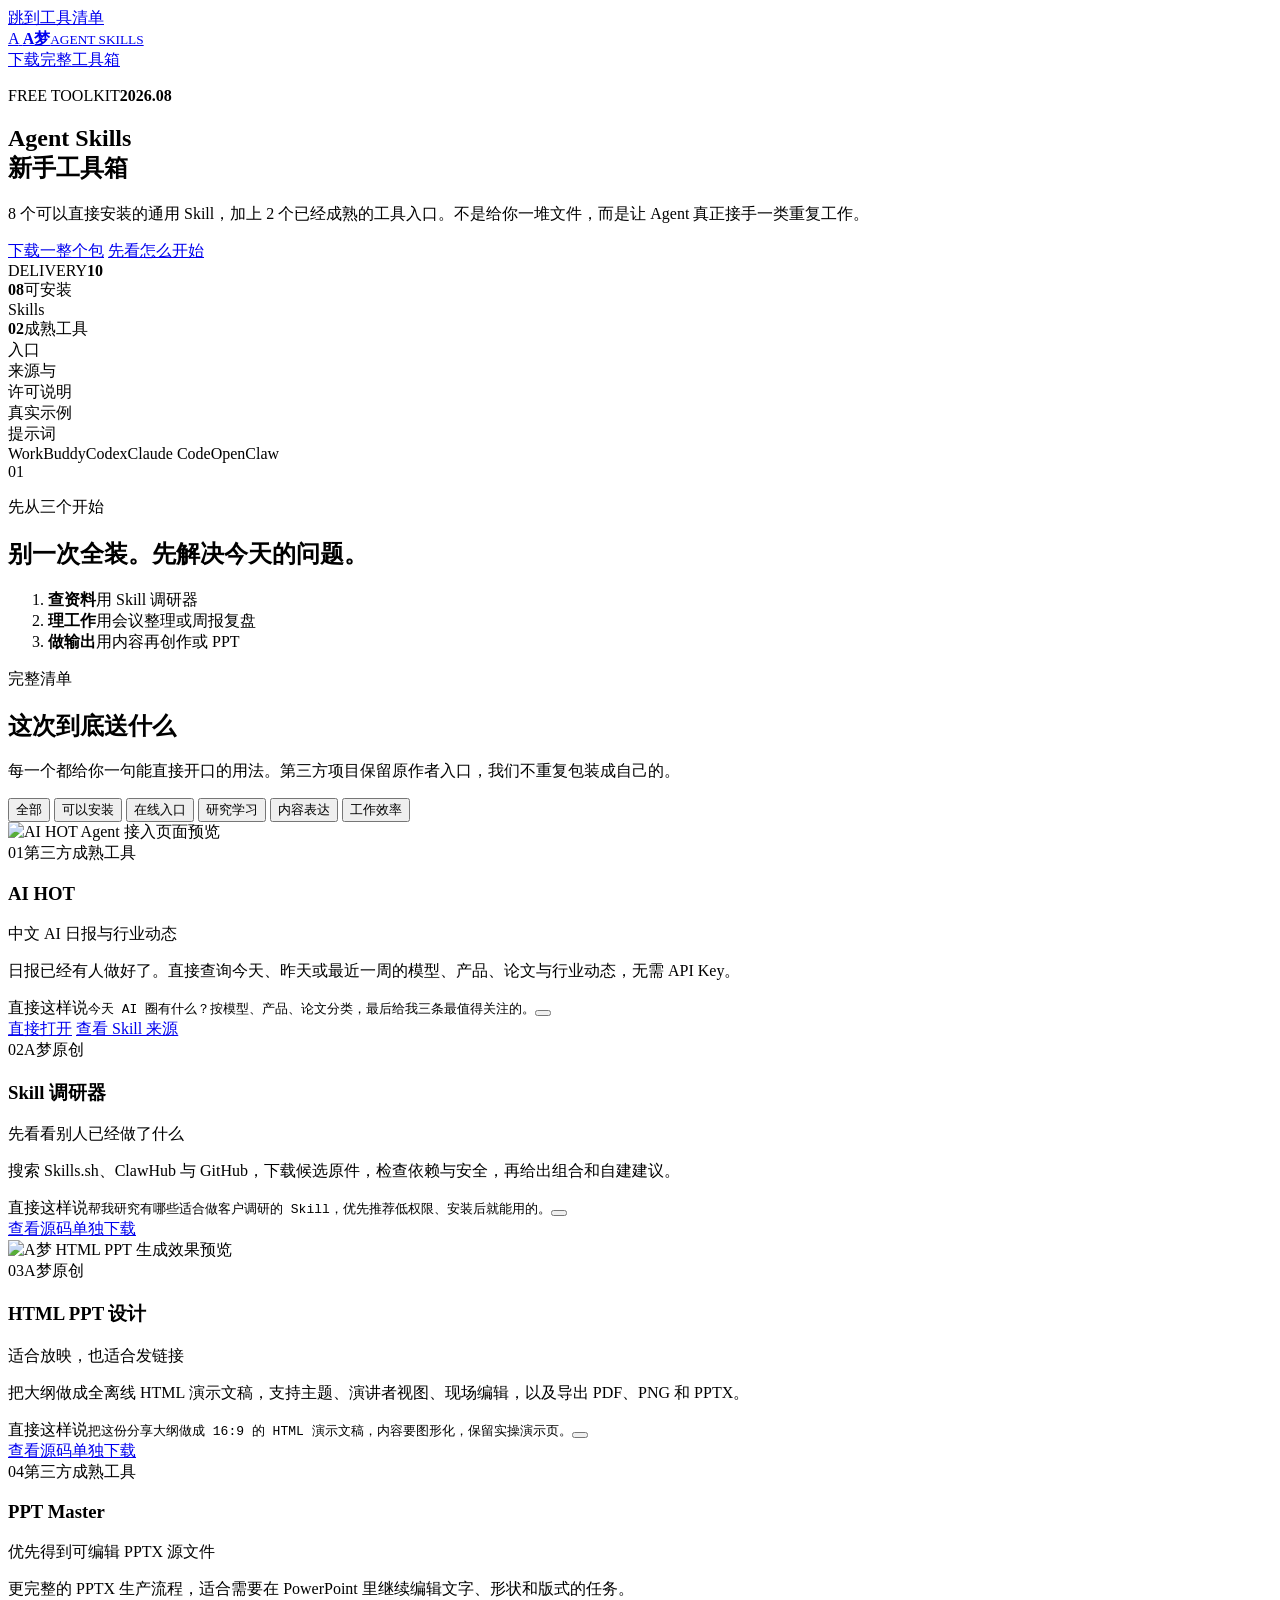
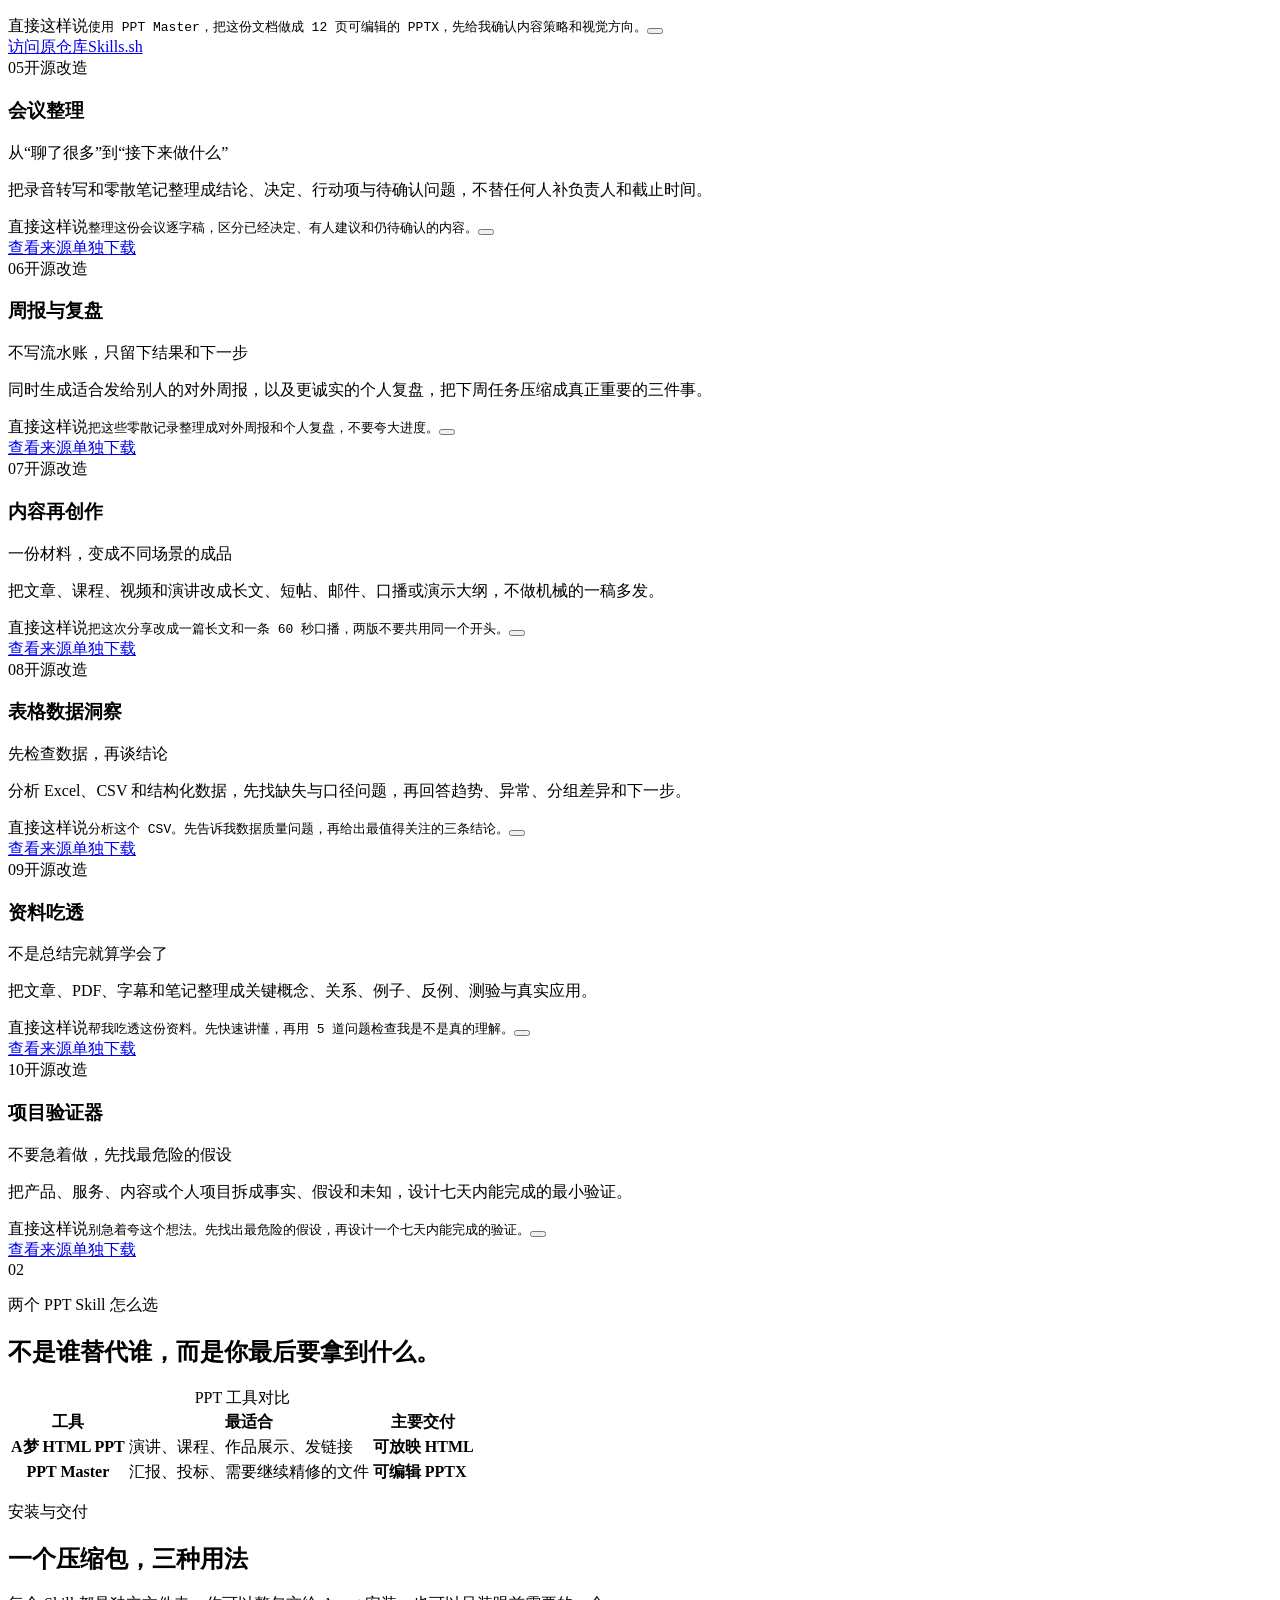
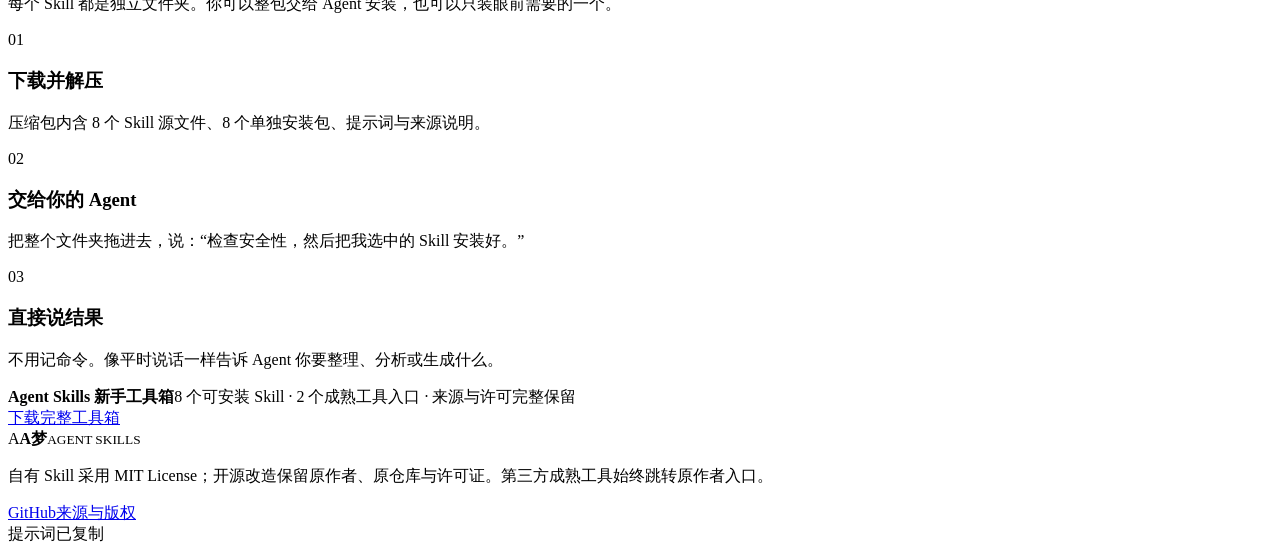
==== commit b74f7dcd: "Revert "Trigger fresh Pages deployment" This reverts commit 67e2b7ee0443a4c8184808ae93b2f35babf0f8c9" ====
--- a/docs/index.html
+++ b/docs/index.html
@@ -5,15 +5,15 @@
   <meta name="viewport" content="width=device-width, initial-scale=1">
   <meta name="theme-color" content="#f7f8f5">
   <title>A梦 Agent Skills 工具箱</title>
-  <meta name="description" content="给零基础用户准备的 Agent Skills 工具箱：先从 3 个简单工具开始，再按工作、学习和内容创作选择。">
+  <meta name="description" content="8 个可以直接安装的通用 Agent Skills，加上 AI HOT 与 PPT Master 两个成熟工具入口。">
   <meta property="og:title" content="A梦 Agent Skills 工具箱">
   <meta property="og:description" content="装上就能用，也知道为什么这样用。8 个 Skill + 2 个成熟工具入口。">
-  <meta property="og:image" content="https://ameng-agent-skills.pages.dev/assets/aihot-agent.png">
+  <meta property="og:image" content="https://zifeixu85.github.io/ameng-skill/assets/aihot-agent.png">
   <link rel="stylesheet" href="./style.css">
   <script defer src="./assets/lucide.min.js"></script>
   <script defer src="./app.js"></script>
 </head>
-<body data-release="2026-08-06.3">
+<body>
   <a class="skip-link" href="#catalog">跳到工具清单</a>
 
   <header class="topbar">
@@ -32,161 +32,160 @@
       <div class="product-copy">
         <p class="eyebrow"><span>FREE TOOLKIT</span><b>2026.08</b></p>
         <h1 id="page-title">Agent Skills<br>新手工具箱</h1>
-        <p class="lead">不用先学技术，也不用一次装完。先挑一个你今天就要解决的问题，把对应的 Skill 交给 Agent，然后直接说出你想要的结果。</p>
+        <p class="lead">8 个可以直接安装的通用 Skill，加上 2 个已经成熟的工具入口。不是给你一堆文件，而是让 Agent 真正接手一类重复工作。</p>
         <div class="head-actions">
           <a class="button primary" href="./downloads/agent-skills-starter-kit.zip" download><i data-lucide="package"></i><span>下载一整个包</span></a>
           <a class="button secondary" href="#start"><i data-lucide="play"></i><span>先看怎么开始</span></a>
         </div>
       </div>
 
-      <div class="package-board" role="img" aria-label="工具箱领取清单：8 个可安装 Skill、2 个成熟工具入口，并附使用示例和来源说明">
-        <div class="board-title"><span>你会拿到</span><strong>10</strong></div>
-        <div class="delivery-list">
-          <div><span class="delivery-icon blue"><i data-lucide="mouse-pointer-click"></i></span><p><b>2 个打开就能用的工具</b><small>不安装，点开网页直接体验</small></p></div>
-          <div><span class="delivery-icon dark"><i data-lucide="package-open"></i></span><p><b>8 个可以安装的 Skill</b><small>按需要挑选，不必全部安装</small></p></div>
-          <div><span class="delivery-icon lime"><i data-lucide="message-square-text"></i></span><p><b>每个都配了一句示例</b><small>不会写提示词，也能直接开口</small></p></div>
+      <div class="package-board" role="img" aria-label="工具箱包含 8 个 Skill 文件和 2 个在线工具">
+        <div class="board-title"><span>DELIVERY</span><strong>10</strong></div>
+        <div class="board-grid">
+          <div class="board-cell dark"><b>08</b><span>可安装<br>Skills</span></div>
+          <div class="board-cell blue"><b>02</b><span>成熟工具<br>入口</span></div>
+          <div class="board-cell lime"><i data-lucide="shield-check"></i><span>来源与<br>许可说明</span></div>
+          <div class="board-cell orange"><i data-lucide="message-square-text"></i><span>真实示例<br>提示词</span></div>
         </div>
-        <div class="board-note"><i data-lucide="shield-check"></i><span>原作者、原仓库和许可说明都保留</span></div>
+        <div class="board-foot"><span>WorkBuddy</span><span>Codex</span><span>Claude Code</span><span>OpenClaw</span></div>
       </div>
     </section>
 
     <section class="start-strip" id="start" aria-labelledby="start-title">
       <div class="section-number">01</div>
       <div class="start-copy">
-        <p class="section-kicker">第一次使用</p>
-        <h2 id="start-title">按这个顺序试，十分钟就能看到结果。</h2>
+        <p class="section-kicker">先从三个开始</p>
+        <h2 id="start-title">别一次全装。先解决今天的问题。</h2>
       </div>
       <ol class="start-list">
-        <li><b><em>1</em> 看今天的 AI 新闻</b><span>打开 AI HOT，不需要安装</span></li>
-        <li><b><em>2</em> 整理一份会议记录</b><span>安装“会议整理”，把逐字稿交给它</span></li>
-        <li><b><em>3</em> 做一份演示文稿</b><span>安装“HTML PPT”，把现有大纲交给它</span></li>
+        <li><b>查资料</b><span>用 Skill 调研器</span></li>
+        <li><b>理工作</b><span>用会议整理或周报复盘</span></li>
+        <li><b>做输出</b><span>用内容再创作或 PPT</span></li>
       </ol>
     </section>
 
     <section class="catalog-section" id="catalog" aria-labelledby="catalog-title">
       <div class="section-heading">
         <div>
-          <p class="section-kicker">按问题找工具</p>
-          <h2 id="catalog-title">你现在最想让 Agent 帮你做什么？</h2>
+          <p class="section-kicker">完整清单</p>
+          <h2 id="catalog-title">这次到底送什么</h2>
         </div>
-        <p>第一次来，先看“推荐先用”。等你遇到具体任务，再切换到对应分类，不需要研究所有工具。</p>
-      </div>
-
-      <div class="filter-shell">
-        <div class="filters" role="group" aria-label="按任务筛选工具">
-          <button class="filter active" type="button" data-filter="starter"><i data-lucide="sparkles"></i><span>推荐先用</span></button>
-          <button class="filter" type="button" data-filter="work"><i data-lucide="briefcase-business"></i><span>整理工作</span></button>
-          <button class="filter" type="button" data-filter="learn"><i data-lucide="book-open"></i><span>查资料学习</span></button>
-          <button class="filter" type="button" data-filter="create"><i data-lucide="pen-tool"></i><span>做内容与 PPT</span></button>
-          <button class="filter" type="button" data-filter="all"><i data-lucide="layout-grid"></i><span>查看全部</span></button>
-        </div>
-        <p class="filter-help" aria-live="polite">第一次使用，先试这 3 个：一个在线工具、一个工作 Skill、一个输出 Skill。</p>
+        <p>每一个都给你一句能直接开口的用法。第三方项目保留原作者入口，我们不重复包装成自己的。</p>
+      </div>
+
+      <div class="filters" role="group" aria-label="筛选工具">
+        <button class="filter active" type="button" data-filter="all">全部</button>
+        <button class="filter" type="button" data-filter="ready">可以安装</button>
+        <button class="filter" type="button" data-filter="online">在线入口</button>
+        <button class="filter" type="button" data-filter="research">研究学习</button>
+        <button class="filter" type="button" data-filter="output">内容表达</button>
+        <button class="filter" type="button" data-filter="work">工作效率</button>
       </div>
 
       <div class="tool-grid">
-        <article class="tool-card feature-card" data-types="starter learn">
+        <article class="tool-card feature-card" data-types="online research">
           <div class="card-media"><img src="./assets/aihot-agent.png" alt="AI HOT Agent 接入页面预览"></div>
-          <div class="card-top"><span class="index">01</span><span class="source-tag">打开就能用</span></div>
+          <div class="card-top"><span class="index">01</span><span class="source-tag">第三方成熟工具</span></div>
           <div class="card-icon blue"><i data-lucide="newspaper"></i></div>
           <h3>AI HOT</h3>
           <p class="card-subtitle">中文 AI 日报与行业动态</p>
           <p class="card-desc">日报已经有人做好了。直接查询今天、昨天或最近一周的模型、产品、论文与行业动态，无需 API Key。</p>
-          <div class="prompt-box"><span>你可以直接这样说</span><code>今天 AI 圈有什么？按模型、产品、论文分类，最后给我三条最值得关注的。</code><button class="copy-button" type="button" aria-label="复制提示词" title="复制提示词"><i data-lucide="copy"></i></button></div>
+          <div class="prompt-box"><span>直接这样说</span><code>今天 AI 圈有什么？按模型、产品、论文分类，最后给我三条最值得关注的。</code><button class="copy-button" type="button" aria-label="复制提示词" title="复制提示词"><i data-lucide="copy"></i></button></div>
           <div class="card-actions">
             <a class="button small primary" href="https://aihot.virxact.com/agent" target="_blank" rel="noreferrer"><i data-lucide="external-link"></i><span>直接打开</span></a>
             <a class="text-link" href="https://github.com/Novasguo/aihot-skill" target="_blank" rel="noreferrer">查看 Skill 来源</a>
           </div>
         </article>
 
-        <article class="tool-card" data-types="learn">
-          <div class="card-top"><span class="index">02</span><span class="source-tag self">下载安装</span></div>
+        <article class="tool-card" data-types="ready research">
+          <div class="card-top"><span class="index">02</span><span class="source-tag self">A梦原创</span></div>
           <div class="card-icon lime"><i data-lucide="telescope"></i></div>
           <h3>Skill 调研器</h3>
           <p class="card-subtitle">先看看别人已经做了什么</p>
           <p class="card-desc">搜索 Skills.sh、ClawHub 与 GitHub，下载候选原件，检查依赖与安全，再给出组合和自建建议。</p>
-          <div class="prompt-box"><span>你可以直接这样说</span><code>帮我研究有哪些适合做客户调研的 Skill，优先推荐低权限、安装后就能用的。</code><button class="copy-button" type="button" aria-label="复制提示词" title="复制提示词"><i data-lucide="copy"></i></button></div>
-          <div class="card-actions"><a class="button small primary" href="./downloads/individual-skills/ameng-skill-scout.skill" download><i data-lucide="download"></i><span>下载这个 Skill</span></a><a class="text-link" href="https://github.com/zifeixu85/ameng-skill/tree/main/skills/ameng-skill-scout" target="_blank" rel="noreferrer">查看说明</a></div>
-        </article>
-
-        <article class="tool-card feature-card" data-types="starter create">
+          <div class="prompt-box"><span>直接这样说</span><code>帮我研究有哪些适合做客户调研的 Skill，优先推荐低权限、安装后就能用的。</code><button class="copy-button" type="button" aria-label="复制提示词" title="复制提示词"><i data-lucide="copy"></i></button></div>
+          <div class="card-actions"><a class="button small secondary" href="https://github.com/zifeixu85/ameng-skill/tree/main/skills/ameng-skill-scout" target="_blank" rel="noreferrer"><i data-lucide="github"></i><span>查看源码</span></a><a class="text-link" href="./downloads/individual-skills/ameng-skill-scout.skill" download>单独下载</a></div>
+        </article>
+
+        <article class="tool-card feature-card" data-types="ready output">
           <div class="card-media"><img src="./assets/ppt-html-editorial.png" alt="A梦 HTML PPT 生成效果预览"></div>
-          <div class="card-top"><span class="index">03</span><span class="source-tag self">下载安装</span></div>
+          <div class="card-top"><span class="index">03</span><span class="source-tag self">A梦原创</span></div>
           <div class="card-icon orange"><i data-lucide="presentation"></i></div>
           <h3>HTML PPT 设计</h3>
           <p class="card-subtitle">适合放映，也适合发链接</p>
           <p class="card-desc">把大纲做成全离线 HTML 演示文稿，支持主题、演讲者视图、现场编辑，以及导出 PDF、PNG 和 PPTX。</p>
-          <div class="prompt-box"><span>你可以直接这样说</span><code>把这份分享大纲做成 16:9 的 HTML 演示文稿，内容要图形化，保留实操演示页。</code><button class="copy-button" type="button" aria-label="复制提示词" title="复制提示词"><i data-lucide="copy"></i></button></div>
-          <div class="card-actions"><a class="button small primary" href="./downloads/individual-skills/ameng-ppt-design.skill" download><i data-lucide="download"></i><span>下载这个 Skill</span></a><a class="text-link" href="https://github.com/zifeixu85/ameng-skill/tree/main/skills/ameng-ppt-design" target="_blank" rel="noreferrer">查看说明</a></div>
-        </article>
-
-        <article class="tool-card" data-types="create">
-          <div class="card-top"><span class="index">04</span><span class="source-tag">访问原项目</span></div>
+          <div class="prompt-box"><span>直接这样说</span><code>把这份分享大纲做成 16:9 的 HTML 演示文稿，内容要图形化，保留实操演示页。</code><button class="copy-button" type="button" aria-label="复制提示词" title="复制提示词"><i data-lucide="copy"></i></button></div>
+          <div class="card-actions"><a class="button small secondary" href="https://github.com/zifeixu85/ameng-skill/tree/main/skills/ameng-ppt-design" target="_blank" rel="noreferrer"><i data-lucide="github"></i><span>查看源码</span></a><a class="text-link" href="./downloads/individual-skills/ameng-ppt-design.skill" download>单独下载</a></div>
+        </article>
+
+        <article class="tool-card" data-types="online output">
+          <div class="card-top"><span class="index">04</span><span class="source-tag">第三方成熟工具</span></div>
           <div class="card-icon dark"><i data-lucide="file-sliders"></i></div>
           <h3>PPT Master</h3>
           <p class="card-subtitle">优先得到可编辑 PPTX 源文件</p>
           <p class="card-desc">更完整的 PPTX 生产流程，适合需要在 PowerPoint 里继续编辑文字、形状和版式的任务。</p>
-          <div class="prompt-box"><span>你可以直接这样说</span><code>使用 PPT Master，把这份文档做成 12 页可编辑的 PPTX，先给我确认内容策略和视觉方向。</code><button class="copy-button" type="button" aria-label="复制提示词" title="复制提示词"><i data-lucide="copy"></i></button></div>
+          <div class="prompt-box"><span>直接这样说</span><code>使用 PPT Master，把这份文档做成 12 页可编辑的 PPTX，先给我确认内容策略和视觉方向。</code><button class="copy-button" type="button" aria-label="复制提示词" title="复制提示词"><i data-lucide="copy"></i></button></div>
           <div class="card-actions"><a class="button small primary" href="https://github.com/hugohe3/ppt-master" target="_blank" rel="noreferrer"><i data-lucide="external-link"></i><span>访问原仓库</span></a><a class="text-link" href="https://skills.sh/hugohe3/ppt-master/ppt-master" target="_blank" rel="noreferrer">Skills.sh</a></div>
         </article>
 
-        <article class="tool-card" data-types="starter work">
-          <div class="card-top"><span class="index">05</span><span class="source-tag open">下载安装</span></div>
+        <article class="tool-card" data-types="ready work">
+          <div class="card-top"><span class="index">05</span><span class="source-tag open">开源改造</span></div>
           <div class="card-icon blue"><i data-lucide="list-checks"></i></div>
           <h3>会议整理</h3>
           <p class="card-subtitle">从“聊了很多”到“接下来做什么”</p>
           <p class="card-desc">把录音转写和零散笔记整理成结论、决定、行动项与待确认问题，不替任何人补负责人和截止时间。</p>
-          <div class="prompt-box"><span>你可以直接这样说</span><code>整理这份会议逐字稿，区分已经决定、有人建议和仍待确认的内容。</code><button class="copy-button" type="button" aria-label="复制提示词" title="复制提示词"><i data-lucide="copy"></i></button></div>
-          <div class="card-actions"><a class="button small primary" href="./downloads/individual-skills/ameng-meeting-clarifier.skill" download><i data-lucide="download"></i><span>下载这个 Skill</span></a><a class="text-link" href="https://github.com/zifeixu85/ameng-skill/tree/main/skills/ameng-meeting-clarifier" target="_blank" rel="noreferrer">查看来源</a></div>
-        </article>
-
-        <article class="tool-card" data-types="work">
-          <div class="card-top"><span class="index">06</span><span class="source-tag open">下载安装</span></div>
+          <div class="prompt-box"><span>直接这样说</span><code>整理这份会议逐字稿，区分已经决定、有人建议和仍待确认的内容。</code><button class="copy-button" type="button" aria-label="复制提示词" title="复制提示词"><i data-lucide="copy"></i></button></div>
+          <div class="card-actions"><a class="button small secondary" href="https://github.com/zifeixu85/ameng-skill/tree/main/skills/ameng-meeting-clarifier" target="_blank" rel="noreferrer"><i data-lucide="github"></i><span>查看来源</span></a><a class="text-link" href="./downloads/individual-skills/ameng-meeting-clarifier.skill" download>单独下载</a></div>
+        </article>
+
+        <article class="tool-card" data-types="ready work">
+          <div class="card-top"><span class="index">06</span><span class="source-tag open">开源改造</span></div>
           <div class="card-icon lime"><i data-lucide="calendar-check"></i></div>
           <h3>周报与复盘</h3>
           <p class="card-subtitle">不写流水账，只留下结果和下一步</p>
           <p class="card-desc">同时生成适合发给别人的对外周报，以及更诚实的个人复盘，把下周任务压缩成真正重要的三件事。</p>
-          <div class="prompt-box"><span>你可以直接这样说</span><code>把这些零散记录整理成对外周报和个人复盘，不要夸大进度。</code><button class="copy-button" type="button" aria-label="复制提示词" title="复制提示词"><i data-lucide="copy"></i></button></div>
-          <div class="card-actions"><a class="button small primary" href="./downloads/individual-skills/ameng-weekly-review.skill" download><i data-lucide="download"></i><span>下载这个 Skill</span></a><a class="text-link" href="https://github.com/zifeixu85/ameng-skill/tree/main/skills/ameng-weekly-review" target="_blank" rel="noreferrer">查看来源</a></div>
-        </article>
-
-        <article class="tool-card" data-types="create">
-          <div class="card-top"><span class="index">07</span><span class="source-tag open">下载安装</span></div>
+          <div class="prompt-box"><span>直接这样说</span><code>把这些零散记录整理成对外周报和个人复盘，不要夸大进度。</code><button class="copy-button" type="button" aria-label="复制提示词" title="复制提示词"><i data-lucide="copy"></i></button></div>
+          <div class="card-actions"><a class="button small secondary" href="https://github.com/zifeixu85/ameng-skill/tree/main/skills/ameng-weekly-review" target="_blank" rel="noreferrer"><i data-lucide="github"></i><span>查看来源</span></a><a class="text-link" href="./downloads/individual-skills/ameng-weekly-review.skill" download>单独下载</a></div>
+        </article>
+
+        <article class="tool-card" data-types="ready output">
+          <div class="card-top"><span class="index">07</span><span class="source-tag open">开源改造</span></div>
           <div class="card-icon orange"><i data-lucide="repeat-2"></i></div>
           <h3>内容再创作</h3>
           <p class="card-subtitle">一份材料，变成不同场景的成品</p>
           <p class="card-desc">把文章、课程、视频和演讲改成长文、短帖、邮件、口播或演示大纲，不做机械的一稿多发。</p>
-          <div class="prompt-box"><span>你可以直接这样说</span><code>把这次分享改成一篇长文和一条 60 秒口播，两版不要共用同一个开头。</code><button class="copy-button" type="button" aria-label="复制提示词" title="复制提示词"><i data-lucide="copy"></i></button></div>
-          <div class="card-actions"><a class="button small primary" href="./downloads/individual-skills/ameng-content-repurpose.skill" download><i data-lucide="download"></i><span>下载这个 Skill</span></a><a class="text-link" href="https://github.com/zifeixu85/ameng-skill/tree/main/skills/ameng-content-repurpose" target="_blank" rel="noreferrer">查看来源</a></div>
-        </article>
-
-        <article class="tool-card" data-types="work learn">
-          <div class="card-top"><span class="index">08</span><span class="source-tag open">下载安装</span></div>
+          <div class="prompt-box"><span>直接这样说</span><code>把这次分享改成一篇长文和一条 60 秒口播，两版不要共用同一个开头。</code><button class="copy-button" type="button" aria-label="复制提示词" title="复制提示词"><i data-lucide="copy"></i></button></div>
+          <div class="card-actions"><a class="button small secondary" href="https://github.com/zifeixu85/ameng-skill/tree/main/skills/ameng-content-repurpose" target="_blank" rel="noreferrer"><i data-lucide="github"></i><span>查看来源</span></a><a class="text-link" href="./downloads/individual-skills/ameng-content-repurpose.skill" download>单独下载</a></div>
+        </article>
+
+        <article class="tool-card" data-types="ready work research">
+          <div class="card-top"><span class="index">08</span><span class="source-tag open">开源改造</span></div>
           <div class="card-icon blue"><i data-lucide="chart-no-axes-combined"></i></div>
           <h3>表格数据洞察</h3>
           <p class="card-subtitle">先检查数据，再谈结论</p>
           <p class="card-desc">分析 Excel、CSV 和结构化数据，先找缺失与口径问题，再回答趋势、异常、分组差异和下一步。</p>
-          <div class="prompt-box"><span>你可以直接这样说</span><code>分析这个 CSV。先告诉我数据质量问题，再给出最值得关注的三条结论。</code><button class="copy-button" type="button" aria-label="复制提示词" title="复制提示词"><i data-lucide="copy"></i></button></div>
-          <div class="card-actions"><a class="button small primary" href="./downloads/individual-skills/ameng-data-insight.skill" download><i data-lucide="download"></i><span>下载这个 Skill</span></a><a class="text-link" href="https://github.com/zifeixu85/ameng-skill/tree/main/skills/ameng-data-insight" target="_blank" rel="noreferrer">查看来源</a></div>
-        </article>
-
-        <article class="tool-card" data-types="learn">
-          <div class="card-top"><span class="index">09</span><span class="source-tag open">下载安装</span></div>
+          <div class="prompt-box"><span>直接这样说</span><code>分析这个 CSV。先告诉我数据质量问题，再给出最值得关注的三条结论。</code><button class="copy-button" type="button" aria-label="复制提示词" title="复制提示词"><i data-lucide="copy"></i></button></div>
+          <div class="card-actions"><a class="button small secondary" href="https://github.com/zifeixu85/ameng-skill/tree/main/skills/ameng-data-insight" target="_blank" rel="noreferrer"><i data-lucide="github"></i><span>查看来源</span></a><a class="text-link" href="./downloads/individual-skills/ameng-data-insight.skill" download>单独下载</a></div>
+        </article>
+
+        <article class="tool-card" data-types="ready research">
+          <div class="card-top"><span class="index">09</span><span class="source-tag open">开源改造</span></div>
           <div class="card-icon lime"><i data-lucide="book-open-check"></i></div>
           <h3>资料吃透</h3>
           <p class="card-subtitle">不是总结完就算学会了</p>
           <p class="card-desc">把文章、PDF、字幕和笔记整理成关键概念、关系、例子、反例、测验与真实应用。</p>
-          <div class="prompt-box"><span>你可以直接这样说</span><code>帮我吃透这份资料。先快速讲懂，再用 5 道问题检查我是不是真的理解。</code><button class="copy-button" type="button" aria-label="复制提示词" title="复制提示词"><i data-lucide="copy"></i></button></div>
-          <div class="card-actions"><a class="button small primary" href="./downloads/individual-skills/ameng-learning-digest.skill" download><i data-lucide="download"></i><span>下载这个 Skill</span></a><a class="text-link" href="https://github.com/zifeixu85/ameng-skill/tree/main/skills/ameng-learning-digest" target="_blank" rel="noreferrer">查看来源</a></div>
-        </article>
-
-        <article class="tool-card" data-types="work learn">
-          <div class="card-top"><span class="index">10</span><span class="source-tag open">下载安装</span></div>
+          <div class="prompt-box"><span>直接这样说</span><code>帮我吃透这份资料。先快速讲懂，再用 5 道问题检查我是不是真的理解。</code><button class="copy-button" type="button" aria-label="复制提示词" title="复制提示词"><i data-lucide="copy"></i></button></div>
+          <div class="card-actions"><a class="button small secondary" href="https://github.com/zifeixu85/ameng-skill/tree/main/skills/ameng-learning-digest" target="_blank" rel="noreferrer"><i data-lucide="github"></i><span>查看来源</span></a><a class="text-link" href="./downloads/individual-skills/ameng-learning-digest.skill" download>单独下载</a></div>
+        </article>
+
+        <article class="tool-card" data-types="ready work research">
+          <div class="card-top"><span class="index">10</span><span class="source-tag open">开源改造</span></div>
           <div class="card-icon dark"><i data-lucide="scan-search"></i></div>
           <h3>项目验证器</h3>
           <p class="card-subtitle">不要急着做，先找最危险的假设</p>
           <p class="card-desc">把产品、服务、内容或个人项目拆成事实、假设和未知，设计七天内能完成的最小验证。</p>
-          <div class="prompt-box"><span>你可以直接这样说</span><code>别急着夸这个想法。先找出最危险的假设，再设计一个七天内能完成的验证。</code><button class="copy-button" type="button" aria-label="复制提示词" title="复制提示词"><i data-lucide="copy"></i></button></div>
-          <div class="card-actions"><a class="button small primary" href="./downloads/individual-skills/ameng-project-validator.skill" download><i data-lucide="download"></i><span>下载这个 Skill</span></a><a class="text-link" href="https://github.com/zifeixu85/ameng-skill/tree/main/skills/ameng-project-validator" target="_blank" rel="noreferrer">查看来源</a></div>
+          <div class="prompt-box"><span>直接这样说</span><code>别急着夸这个想法。先找出最危险的假设，再设计一个七天内能完成的验证。</code><button class="copy-button" type="button" aria-label="复制提示词" title="复制提示词"><i data-lucide="copy"></i></button></div>
+          <div class="card-actions"><a class="button small secondary" href="https://github.com/zifeixu85/ameng-skill/tree/main/skills/ameng-project-validator" target="_blank" rel="noreferrer"><i data-lucide="github"></i><span>查看来源</span></a><a class="text-link" href="./downloads/individual-skills/ameng-project-validator.skill" download>单独下载</a></div>
         </article>
       </div>
     </section>
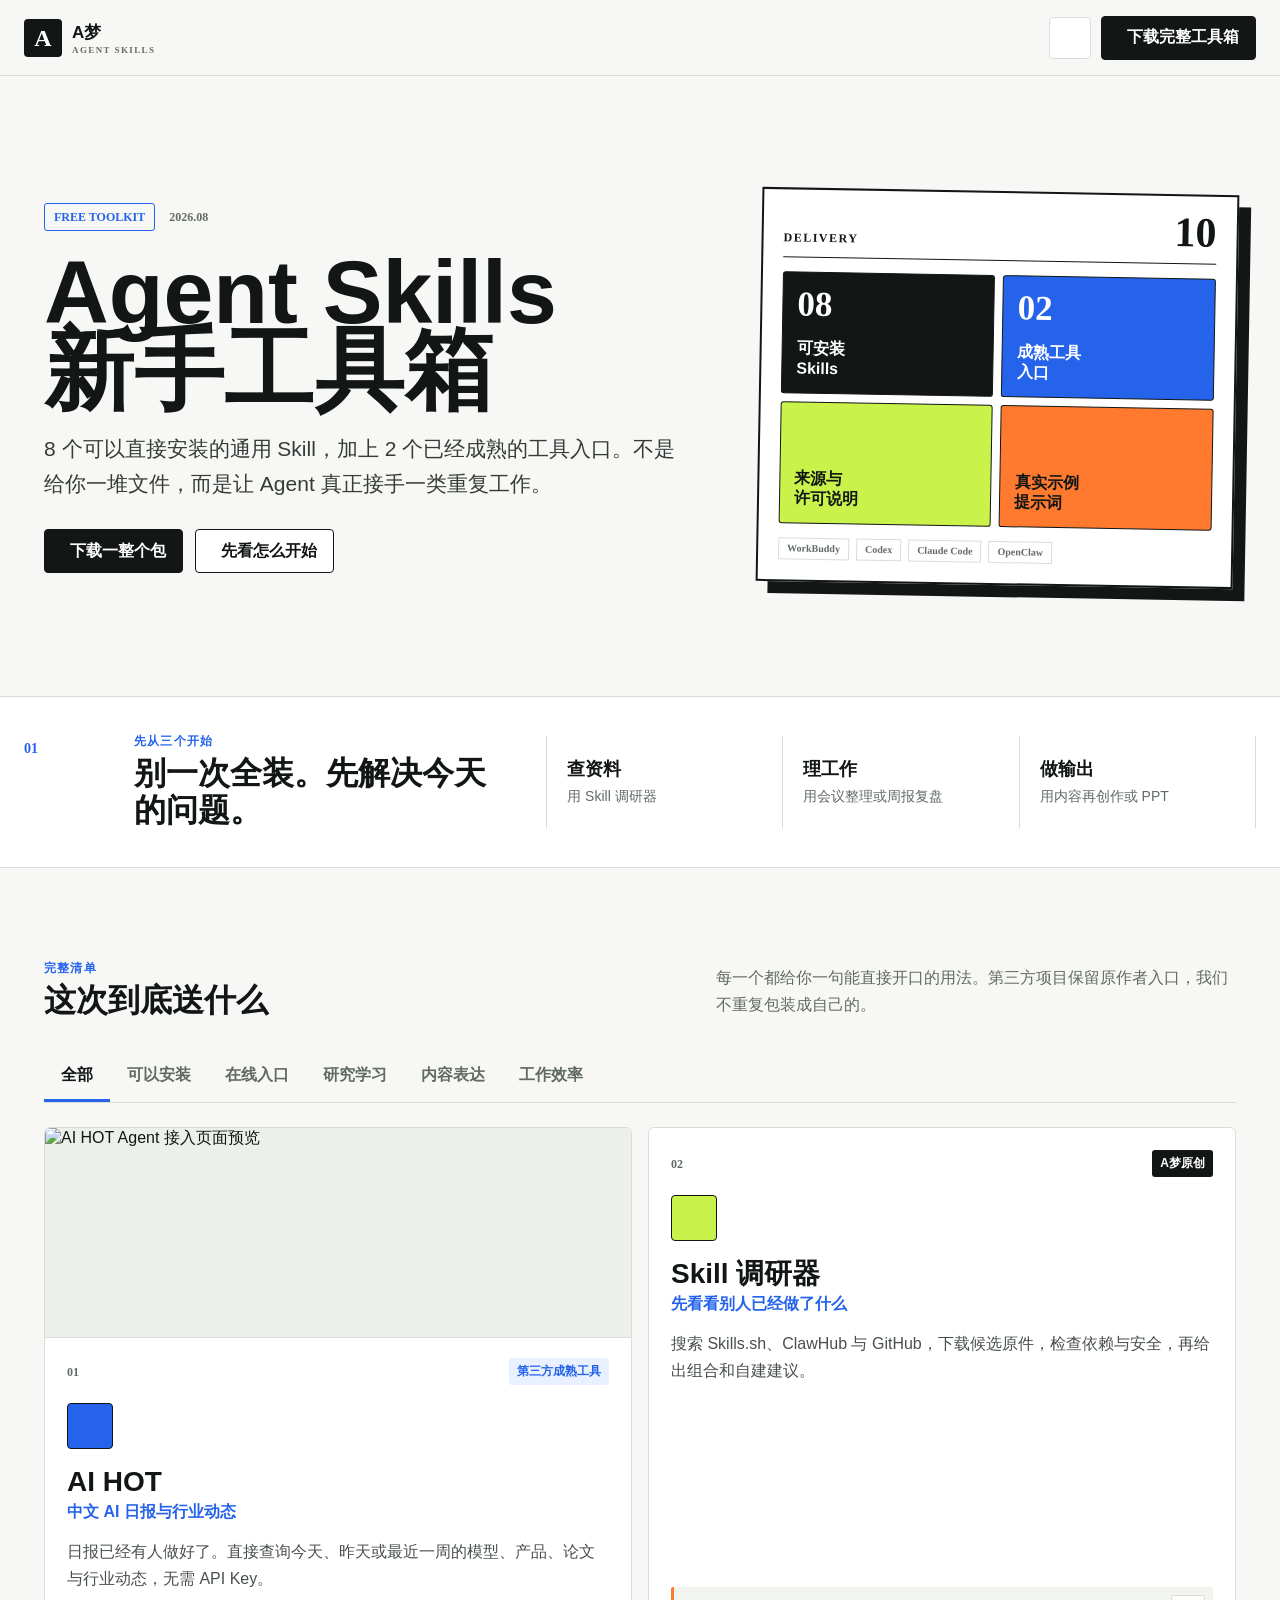
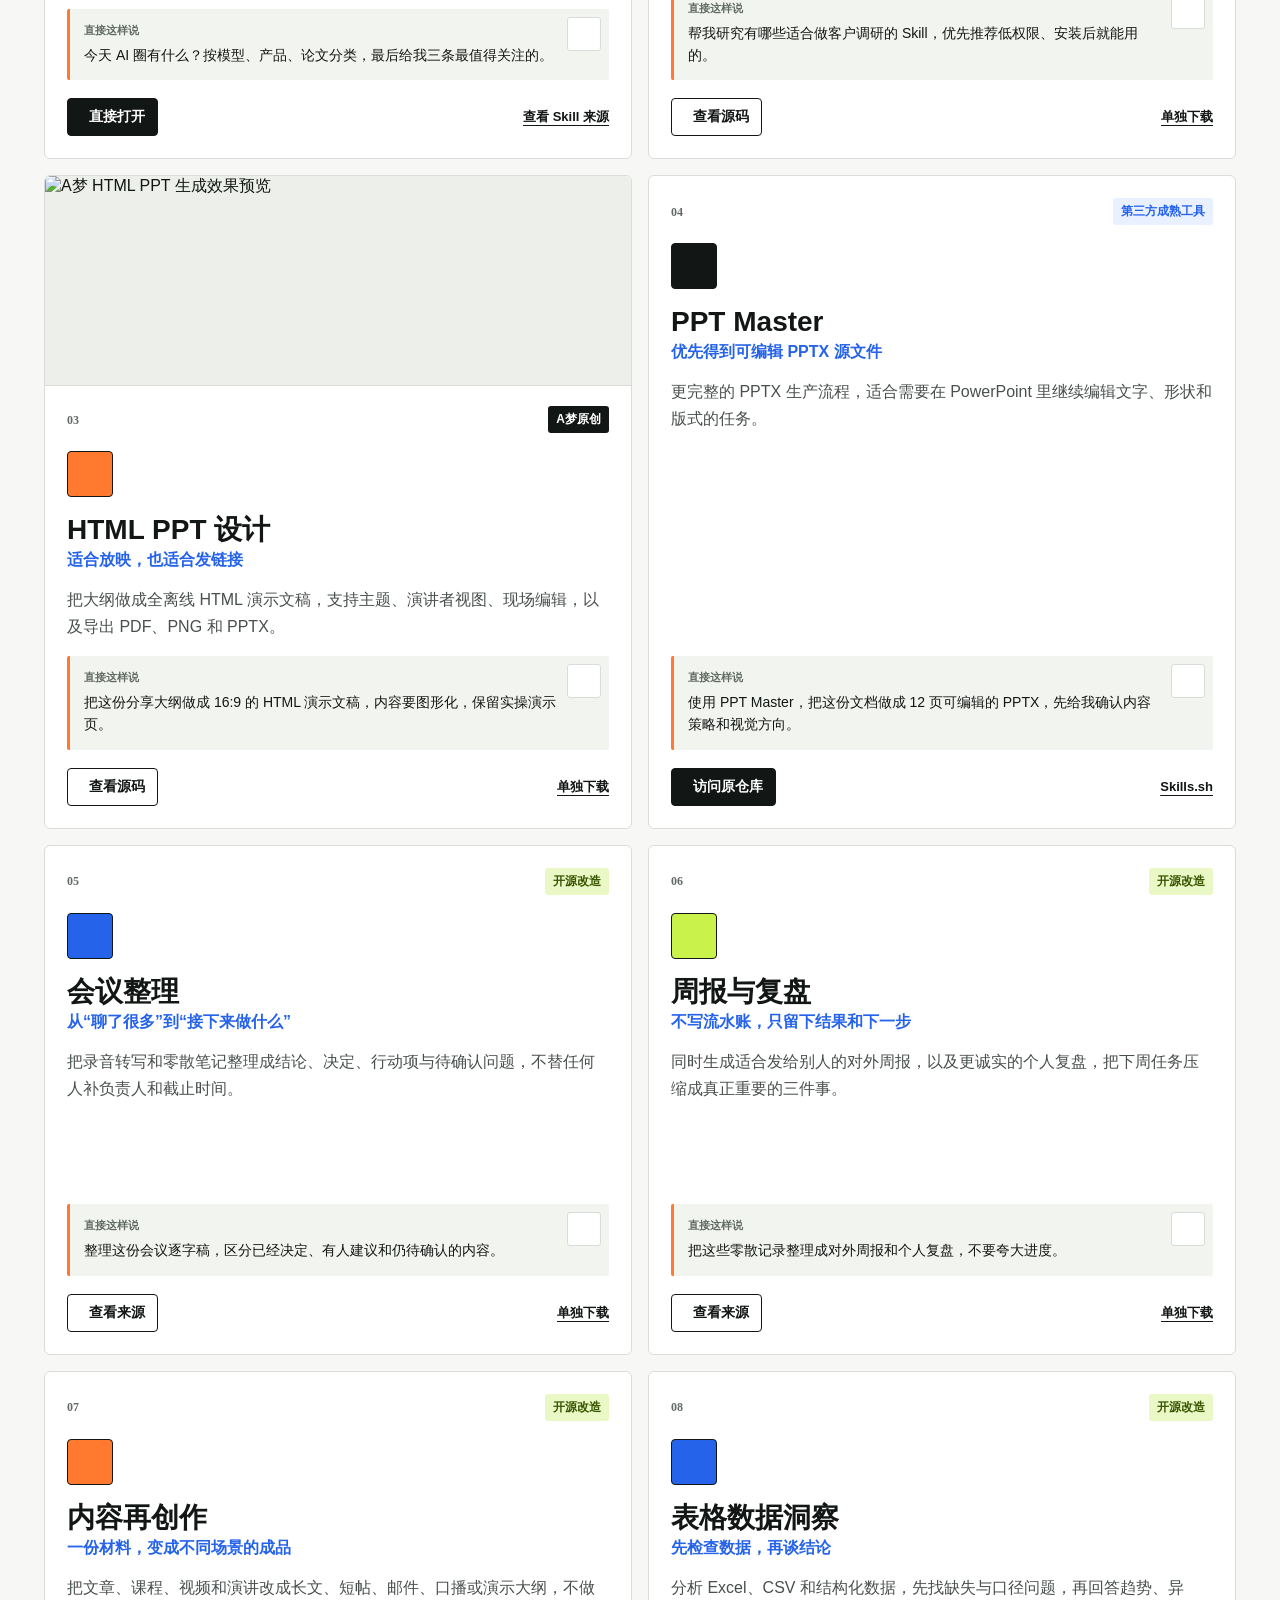
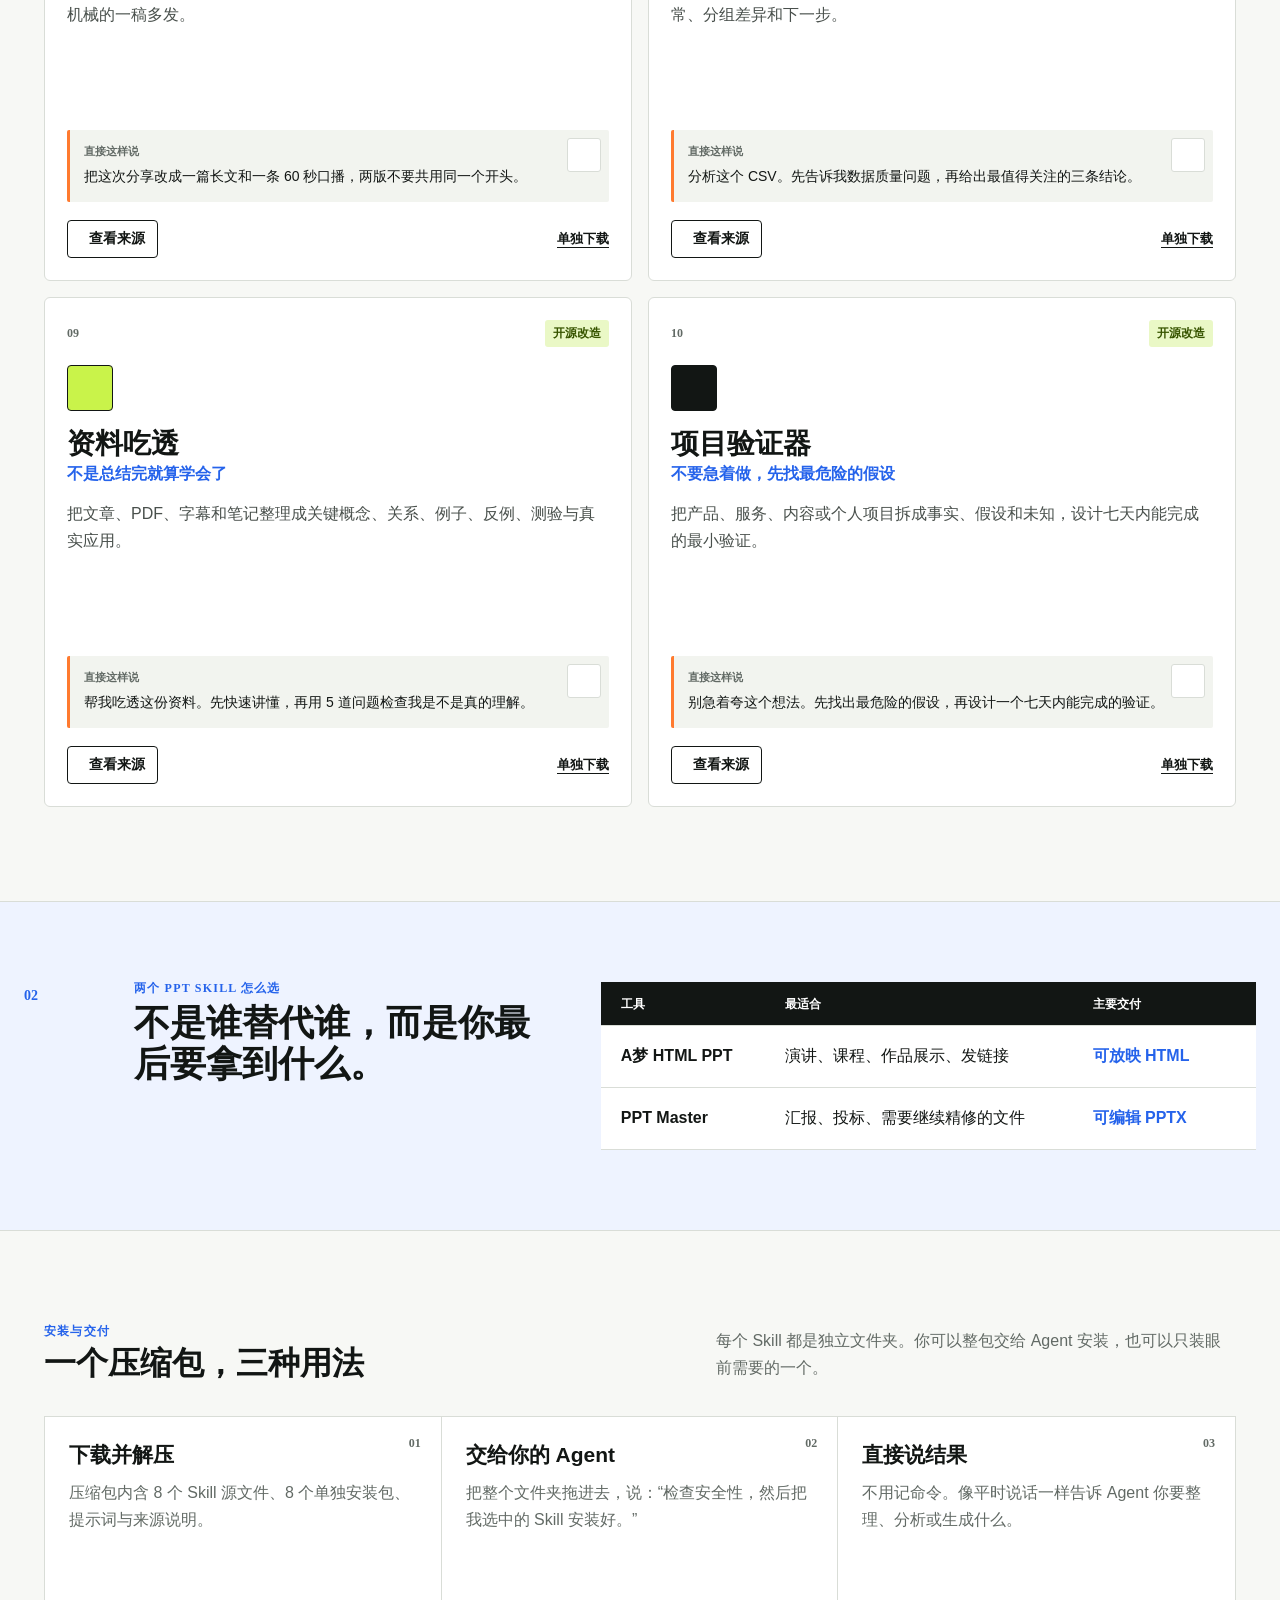
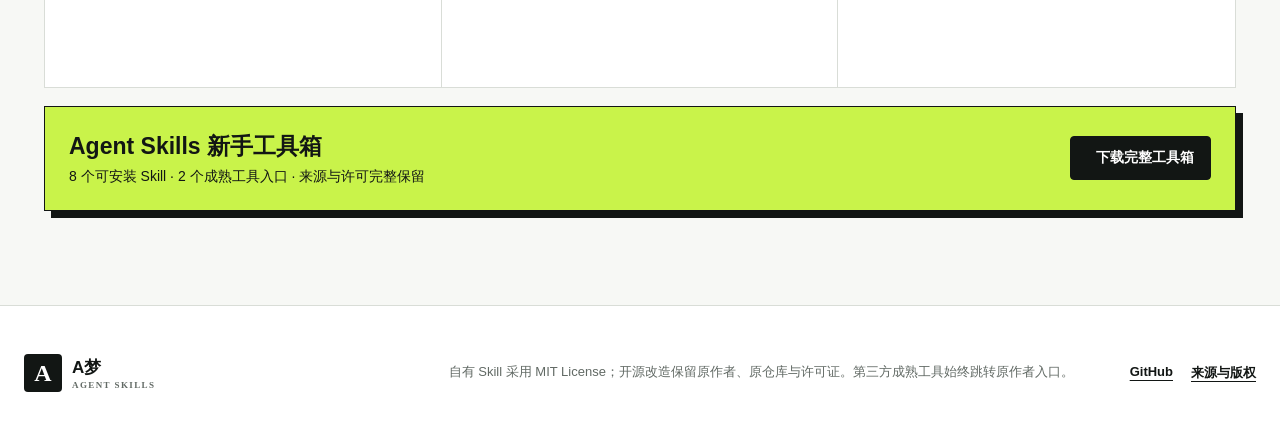
==== commit 43bb66fd: "Revert "Simplify starter site for beginner users" This reverts commit 30f0dd642c954d6d8c6d0e40cdea5c" ====
--- a/docs/index.html
+++ b/docs/index.html
@@ -8,12 +8,12 @@
   <meta name="description" content="8 个可以直接安装的通用 Agent Skills，加上 AI HOT 与 PPT Master 两个成熟工具入口。">
   <meta property="og:title" content="A梦 Agent Skills 工具箱">
   <meta property="og:description" content="装上就能用，也知道为什么这样用。8 个 Skill + 2 个成熟工具入口。">
-  <meta property="og:image" content="https://zifeixu85.github.io/ameng-skill/assets/aihot-agent.png">
+  <meta property="og:image" content="https://ameng-agent-skills.pages.dev/assets/aihot-agent.png">
   <link rel="stylesheet" href="./style.css">
   <script defer src="./assets/lucide.min.js"></script>
   <script defer src="./app.js"></script>
 </head>
-<body>
+<body data-release="2026-08-06.2">
   <a class="skip-link" href="#catalog">跳到工具清单</a>
 
   <header class="topbar">
--- a/docs/style.css
+++ b/docs/style.css
@@ -0,0 +1,160 @@
+@font-face{font-family:Bricolage;src:url('./assets/BricolageGrotesque.woff2') format('woff2');font-display:swap}
+@font-face{font-family:Host;src:url('./assets/HostGrotesk.woff2') format('woff2');font-display:swap}
+
+:root{
+  --ink:#121614;
+  --paper:#f7f8f5;
+  --white:#fff;
+  --line:#d9ddd7;
+  --muted:#626a65;
+  --blue:#2563eb;
+  --blue-soft:#e9f0ff;
+  --lime:#c9f34a;
+  --orange:#ff7a2f;
+  --orange-soft:#fff0e8;
+  --max:1240px;
+}
+
+*{box-sizing:border-box}
+html{scroll-behavior:smooth}
+body{margin:0;color:var(--ink);background:var(--paper);font-family:Host,"PingFang SC","Microsoft YaHei",sans-serif;letter-spacing:0}
+button,a{font:inherit}
+a{color:inherit}
+img{display:block;max-width:100%}
+svg{width:20px;height:20px;stroke-width:1.8}
+.skip-link{position:fixed;left:12px;top:-60px;z-index:100;background:var(--ink);color:white;padding:10px 14px}
+.skip-link:focus{top:12px}
+.visually-hidden{position:absolute!important;width:1px!important;height:1px!important;padding:0!important;margin:-1px!important;overflow:hidden!important;clip:rect(0,0,0,0)!important;white-space:nowrap!important;border:0!important}
+
+.topbar{position:sticky;top:0;z-index:50;height:76px;border-bottom:1px solid var(--line);background:rgba(247,248,245,.96);display:flex;align-items:center;justify-content:space-between;padding:0 max(24px,calc((100vw - var(--max))/2));backdrop-filter:blur(16px)}
+.brand{display:flex;align-items:center;gap:10px;text-decoration:none}
+.brand-mark{width:38px;height:38px;display:grid;place-items:center;background:var(--ink);color:white;font:700 24px/1 Bricolage;border-radius:4px}
+.brand strong{display:block;font-size:17px}
+.brand small{display:block;margin-top:2px;color:var(--muted);font:700 9px/1 Bricolage;letter-spacing:1.4px}
+.top-actions{display:flex;align-items:center;gap:10px}
+.icon-link{width:42px;height:42px;display:grid;place-items:center;border:1px solid var(--line);background:white;border-radius:4px}
+.icon-link:hover{border-color:var(--ink)}
+
+.button{min-height:44px;display:inline-flex;align-items:center;justify-content:center;gap:9px;padding:0 16px;border:1px solid var(--ink);border-radius:4px;text-decoration:none;font-weight:700;transition:transform .18s ease,box-shadow .18s ease,background .18s ease}
+.button:hover{transform:translateY(-2px);box-shadow:4px 4px 0 var(--ink)}
+.button.primary{background:var(--ink);color:white}
+.button.secondary{background:white;color:var(--ink)}
+.button.small{min-height:38px;padding:0 12px;font-size:14px}
+.button.small svg{width:17px;height:17px}
+
+main{overflow:hidden}
+.product-head{max-width:var(--max);margin:0 auto;padding:62px 24px 58px;display:grid;grid-template-columns:minmax(0,1.15fr) minmax(420px,.85fr);gap:70px;align-items:center;min-height:620px}
+.eyebrow{margin:0 0 22px;display:flex;align-items:center;gap:14px;font:700 12px/1 Bricolage;color:var(--blue)}
+.eyebrow span{padding:7px 9px;border:1px solid var(--blue);border-radius:3px}
+.eyebrow b{font-weight:700;color:var(--muted)}
+h1,h2,h3,p{margin-top:0}
+h1{margin-bottom:22px;font-family:Bricolage,"PingFang SC",sans-serif;font-size:clamp(58px,7vw,96px);line-height:.88;letter-spacing:0}
+.lead{max-width:680px;margin-bottom:28px;font-size:21px;line-height:1.65;color:#353c38}
+.head-actions{display:flex;gap:12px;flex-wrap:wrap}
+
+.package-board{border:2px solid var(--ink);background:white;box-shadow:12px 12px 0 var(--ink);padding:20px;transform:rotate(1deg)}
+.board-title{display:flex;align-items:flex-end;justify-content:space-between;border-bottom:1px solid var(--ink);padding-bottom:13px;margin-bottom:14px}
+.board-title span{font:700 12px/1 Bricolage;letter-spacing:1.5px}
+.board-title strong{font:700 42px/.8 Bricolage}
+.board-grid{display:grid;grid-template-columns:1fr 1fr;gap:8px}
+.board-cell{min-height:122px;padding:14px;display:flex;flex-direction:column;justify-content:space-between;border:1px solid var(--ink);border-radius:3px}
+.board-cell b{font:700 35px/1 Bricolage}
+.board-cell span{font-weight:700;line-height:1.25}
+.board-cell.dark{background:var(--ink);color:white}
+.board-cell.blue{background:var(--blue);color:white}
+.board-cell.lime{background:var(--lime)}
+.board-cell.orange{background:var(--orange)}
+.board-foot{display:flex;gap:7px;flex-wrap:wrap;margin-top:14px}
+.board-foot span{border:1px solid var(--line);padding:5px 8px;font:700 10px/1 Bricolage;color:var(--muted)}
+
+.start-strip{border-top:1px solid var(--line);border-bottom:1px solid var(--line);background:white;display:grid;grid-template-columns:80px minmax(280px,.7fr) 1.3fr;gap:30px;align-items:center;padding:38px max(24px,calc((100vw - var(--max))/2))}
+.section-number{font:700 14px/1 Bricolage;color:var(--blue);align-self:start;padding-top:7px}
+.section-kicker{margin-bottom:8px;font:700 12px/1 Bricolage;text-transform:uppercase;color:var(--blue);letter-spacing:1.2px}
+.start-copy h2,.section-heading h2,.comparison h2{margin:0;font-size:32px;line-height:1.15}
+.start-list{margin:0;padding:0;list-style:none;display:grid;grid-template-columns:repeat(3,1fr);border-left:1px solid var(--line)}
+.start-list li{min-height:92px;padding:8px 20px;border-right:1px solid var(--line);display:flex;flex-direction:column;justify-content:center}
+.start-list b{font-size:18px;margin-bottom:7px}
+.start-list span{font-size:14px;color:var(--muted)}
+
+.catalog-section{max-width:var(--max);margin:0 auto;padding:94px 24px}
+.section-heading{display:flex;align-items:end;justify-content:space-between;gap:40px;margin-bottom:34px}
+.section-heading>p{max-width:520px;margin-bottom:0;color:var(--muted);font-size:16px;line-height:1.7}
+.filters{display:flex;gap:0;margin-bottom:24px;overflow:auto;border-bottom:1px solid var(--line)}
+.filter{appearance:none;border:0;border-bottom:3px solid transparent;background:transparent;padding:13px 17px;color:var(--muted);white-space:nowrap;cursor:pointer;font-weight:700}
+.filter:hover,.filter.active{color:var(--ink);border-color:var(--blue)}
+.tool-grid{display:grid;grid-template-columns:repeat(2,minmax(0,1fr));gap:16px}
+.tool-card{position:relative;min-height:510px;padding:22px;border:1px solid var(--line);background:white;border-radius:6px;display:flex;flex-direction:column;transition:transform .2s ease,border-color .2s ease,box-shadow .2s ease}
+.tool-card:hover{transform:translateY(-4px);border-color:var(--ink);box-shadow:6px 6px 0 var(--ink)}
+.tool-card.hidden{display:none}
+.feature-card{min-height:630px}
+.card-media{height:210px;margin:-22px -22px 20px;overflow:hidden;border-bottom:1px solid var(--line);background:#edf0ea;border-radius:6px 6px 0 0}
+.card-media img{width:100%;height:100%;object-fit:cover;object-position:center}
+.card-top{display:flex;align-items:center;justify-content:space-between;margin-bottom:18px}
+.index{font:700 12px/1 Bricolage;color:var(--muted)}
+.source-tag{padding:5px 8px;background:var(--blue-soft);color:var(--blue);border-radius:3px;font-size:12px;font-weight:700}
+.source-tag.self{background:var(--ink);color:white}
+.source-tag.open{background:#eaf8c6;color:#385500}
+.card-icon{width:46px;height:46px;display:grid;place-items:center;border:1px solid var(--ink);border-radius:4px;margin-bottom:18px}
+.card-icon.blue{background:var(--blue);color:white}.card-icon.lime{background:var(--lime)}.card-icon.orange{background:var(--orange)}.card-icon.dark{background:var(--ink);color:white}
+.tool-card h3{margin-bottom:4px;font-size:28px;line-height:1.1}
+.card-subtitle{margin-bottom:15px;font-weight:700;color:var(--blue)}
+.card-desc{font-size:16px;line-height:1.7;color:#49504c}
+.prompt-box{position:relative;margin-top:auto;padding:14px 48px 14px 14px;background:#f2f4ef;border-left:3px solid var(--orange);border-radius:2px}
+.prompt-box span{display:block;margin-bottom:7px;font-size:11px;font-weight:700;color:var(--muted)}
+.prompt-box code{font-family:Host,"PingFang SC",sans-serif;font-size:14px;line-height:1.55}
+.copy-button{position:absolute;right:8px;top:8px;width:34px;height:34px;display:grid;place-items:center;border:1px solid var(--line);background:white;border-radius:3px;cursor:pointer}
+.copy-button:hover{border-color:var(--ink)}
+.copy-button svg{width:16px;height:16px}
+.card-actions{display:flex;align-items:center;justify-content:space-between;gap:14px;margin-top:18px}
+.text-link{font-size:13px;font-weight:700;text-underline-offset:4px}
+
+.comparison{border-top:1px solid var(--line);border-bottom:1px solid var(--line);padding:80px max(24px,calc((100vw - var(--max))/2));display:grid;grid-template-columns:80px .8fr 1.2fr;gap:30px;background:#eef3ff}
+.comparison-intro h2{max-width:420px;font-size:36px}
+.compare-table{width:100%;border-collapse:collapse;border-top:2px solid var(--ink);background:white;table-layout:fixed}
+.compare-table th,.compare-table td{padding:20px;border-bottom:1px solid var(--line);text-align:left;vertical-align:middle}
+.compare-table th:first-child{width:25%}.compare-table th:last-child{width:28%}
+.compare-table thead th{padding-block:12px;background:var(--ink);color:white;font-size:12px;font-weight:700}
+.compare-table tbody th{font-size:16px}.compare-table b{color:var(--blue)}
+
+.install-section{max-width:var(--max);margin:0 auto;padding:94px 24px}
+.install-steps{display:grid;grid-template-columns:repeat(3,1fr);border:1px solid var(--line);background:white}
+.install-step{position:relative;min-height:270px;padding:24px;border-right:1px solid var(--line)}
+.install-step:last-child{border-right:0}
+.install-step>span{position:absolute;top:20px;right:20px;font:700 12px/1 Bricolage;color:var(--muted)}
+.install-step svg{width:34px;height:34px;margin:34px 0 28px;color:var(--blue)}
+.install-step h3{font-size:21px;margin-bottom:10px}
+.install-step p{color:var(--muted);line-height:1.7}
+.install-cta{margin-top:18px;padding:24px;background:var(--lime);border:1px solid var(--ink);display:flex;align-items:center;justify-content:space-between;gap:24px;box-shadow:7px 7px 0 var(--ink)}
+.install-cta strong,.install-cta span{display:block}.install-cta strong{font-size:23px;margin-bottom:6px}.install-cta span{font-size:14px}
+
+footer{border-top:1px solid var(--line);padding:48px max(24px,calc((100vw - var(--max))/2));display:grid;grid-template-columns:.6fr 1fr auto;gap:40px;align-items:center;background:white}
+footer p{margin:0;color:var(--muted);font-size:13px;line-height:1.6}
+.footer-links{display:flex;gap:18px;font-size:13px;font-weight:700}
+.footer-links a{text-underline-offset:4px}
+.toast{position:fixed;left:50%;bottom:24px;z-index:80;transform:translate(-50%,100px);padding:11px 16px;background:var(--ink);color:white;border-radius:4px;opacity:0;transition:.25s ease;font-weight:700}
+.toast.show{transform:translate(-50%,0);opacity:1}
+
+@media (max-width:900px){
+  .product-head{grid-template-columns:1fr;gap:42px;min-height:0;padding-top:44px}
+  .package-board{max-width:560px;transform:none}
+  .start-strip{grid-template-columns:50px 1fr}.start-list{grid-column:1/-1;border-top:1px solid var(--line)}
+  .comparison{grid-template-columns:50px 1fr}.compare-table{grid-column:1/-1}
+  .install-steps{grid-template-columns:1fr}.install-step{border-right:0;border-bottom:1px solid var(--line);min-height:220px}.install-step:last-child{border-bottom:0}
+  footer{grid-template-columns:1fr;gap:20px}
+}
+
+@media (max-width:660px){
+  .topbar{height:66px;padding-inline:16px}.topbar .button span{display:none}.topbar .button{width:42px;padding:0}.icon-link{display:none}
+  .product-head,.catalog-section,.install-section{padding-inline:16px}
+  .product-head{padding-top:34px;padding-bottom:42px}
+  h1{font-size:56px}.lead{font-size:17px}.head-actions{display:grid;grid-template-columns:1fr 1fr}.head-actions .button{padding-inline:10px;font-size:14px}
+  .package-board{padding:14px;box-shadow:7px 7px 0 var(--ink)}.board-cell{min-height:104px}.board-foot{display:none}
+  .start-strip{padding-inline:16px;grid-template-columns:1fr}.section-number{display:none}.start-list{grid-column:auto;grid-template-columns:1fr;border-left:0}.start-list li{border-right:0;border-bottom:1px solid var(--line);min-height:74px;padding-inline:0}
+  .section-heading{display:block}.section-heading>p{margin-top:18px}.section-heading h2,.start-copy h2{font-size:28px}
+  .tool-grid{grid-template-columns:1fr}.tool-card,.feature-card{min-height:0}.card-media{height:180px}
+  .card-actions{align-items:flex-start;flex-direction:column}.card-actions .button{width:100%}
+  .comparison{padding:58px 16px;grid-template-columns:1fr}.comparison-intro h2{font-size:29px}.compare-table thead{display:none}.compare-table,.compare-table tbody,.compare-table tr,.compare-table th,.compare-table td{display:block;width:100%!important}.compare-table tr{padding:16px;border-bottom:1px solid var(--line)}.compare-table th,.compare-table td{padding:3px 0;border:0}.compare-table tbody th{margin-bottom:5px}
+  .install-cta{align-items:stretch;flex-direction:column}.install-cta .button{width:100%}
+}
+
+@media (prefers-reduced-motion:reduce){*{scroll-behavior:auto!important;transition:none!important}}
